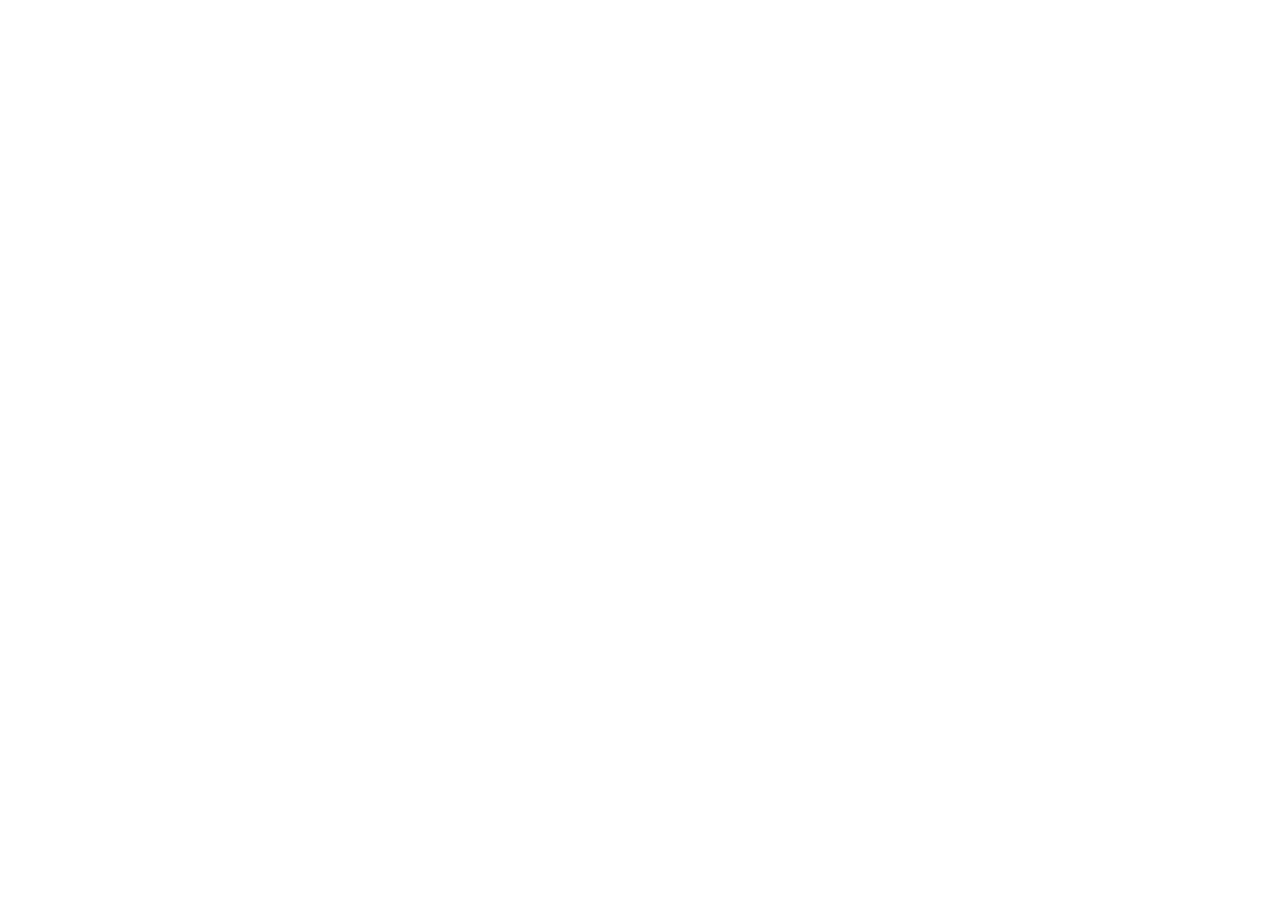
==== index.html @ 703b2e68 "Add files via upload" ====
<!DOCTYPE html>
<html lang="ko">
  <head>
    <meta charset="UTF-8" />
    <meta name="viewport" content="width=device-width, initial-scale=1.0" />
    <title>에덴 기숙학원</title>

    <meta property="og:title" content="에덴 기숙학원에 오신 것을 환영합니다" />
    <meta property="og:description" content="우리가 직접 제작한 eden 영상을 확인해보세요." />
    <meta property="og:type" content="website" />
    <meta property="og:video" content="/eden.mp4" />
    <meta property="og:video:type" content="video/mp4" />
  </head>
  <body>
    <div id="root"></div>
    <script type="module" src="/src/main.tsx"></script>
  </body>
</html>
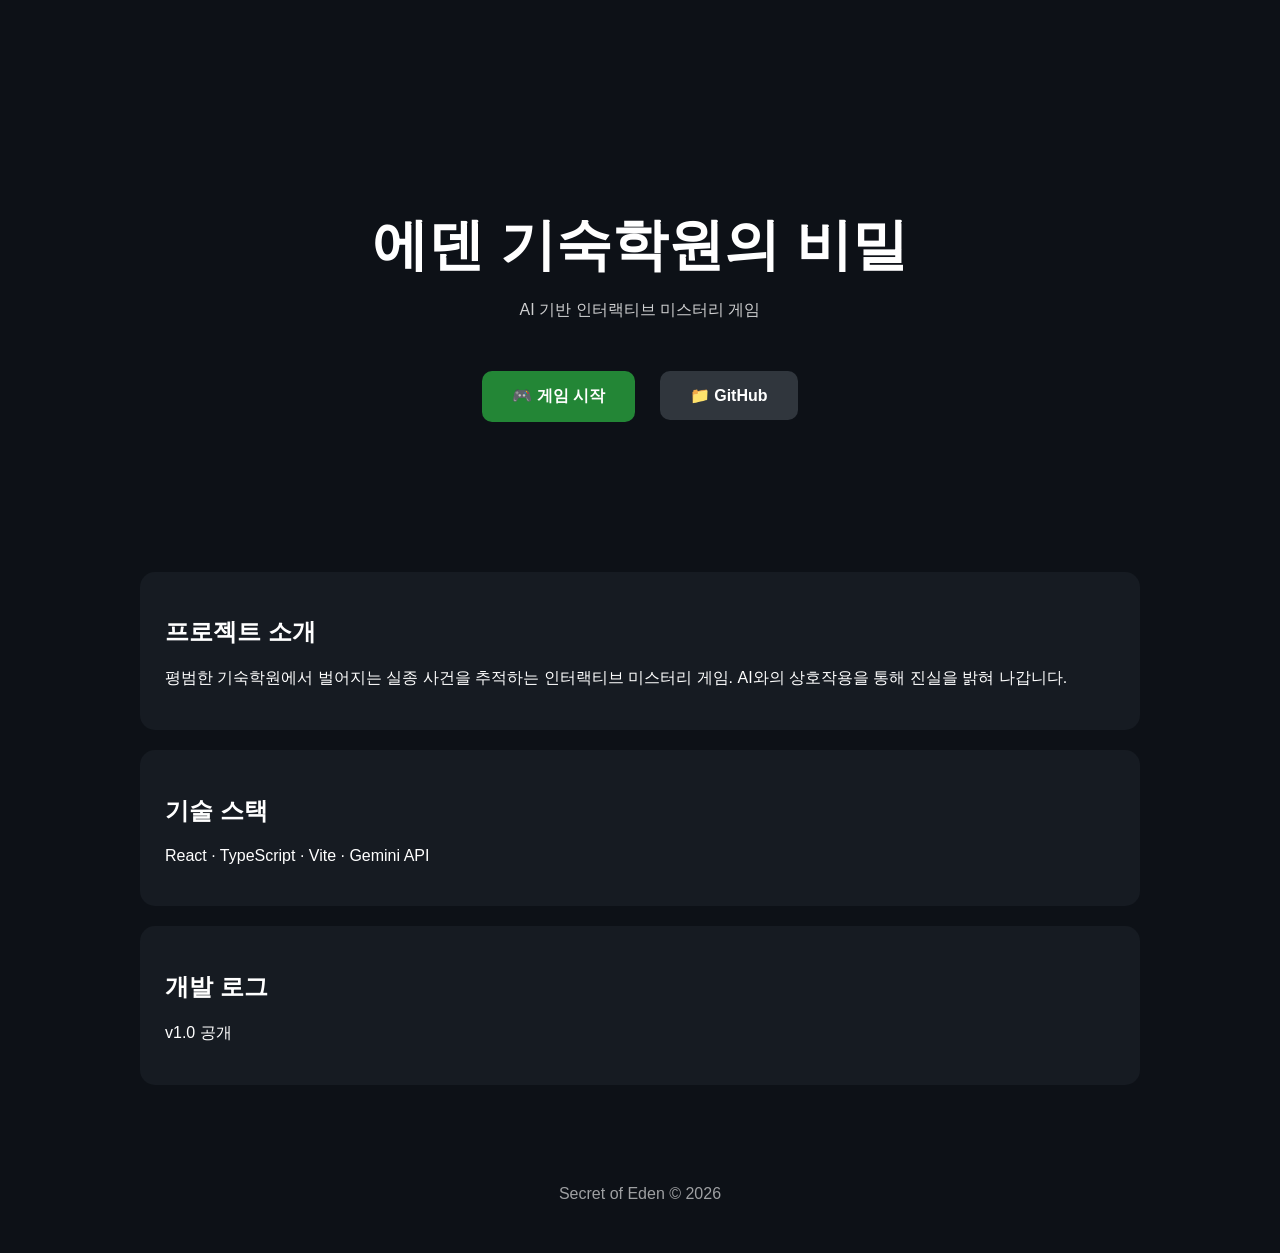
==== commit 7e0c88e2: "Revise index.html for game launch and styling Updated the title and meta tags, added styles and cont" ====
--- a/index.html
+++ b/index.html
@@ -1,18 +1,124 @@
 <!DOCTYPE html>
 <html lang="ko">
-  <head>
-    <meta charset="UTF-8" />
-    <meta name="viewport" content="width=device-width, initial-scale=1.0" />
-    <title>에덴 기숙학원</title>
+<head>
+<meta charset="UTF-8">
+<meta name="viewport" content="width=device-width, initial-scale=1.0">
+<title>에덴 기숙학원의 비밀</title>
 
-    <meta property="og:title" content="에덴 기숙학원에 오신 것을 환영합니다" />
-    <meta property="og:description" content="우리가 직접 제작한 eden 영상을 확인해보세요." />
-    <meta property="og:type" content="website" />
-    <meta property="og:video" content="/eden.mp4" />
-    <meta property="og:video:type" content="video/mp4" />
-  </head>
-  <body>
-    <div id="root"></div>
-    <script type="module" src="/src/main.tsx"></script>
-  </body>
-</html>+<style>
+body{
+background:#0d1117;
+color:white;
+font-family:sans-serif;
+margin:0;
+padding:0;
+}
+
+.container{
+max-width:1000px;
+margin:auto;
+padding:50px 20px;
+}
+
+.hero{
+text-align:center;
+padding:120px 0;
+}
+
+h1{
+font-size:56px;
+margin-bottom:10px;
+}
+
+.subtitle{
+opacity:.8;
+margin-bottom:40px;
+}
+
+.btn{
+display:inline-block;
+padding:15px 30px;
+margin:10px;
+border-radius:10px;
+text-decoration:none;
+color:white;
+font-weight:bold;
+}
+
+.play{
+background:#238636;
+}
+
+.github{
+background:#30363d;
+}
+
+.card{
+background:#161b22;
+padding:25px;
+border-radius:15px;
+margin-top:20px;
+}
+
+footer{
+text-align:center;
+padding:50px;
+opacity:.6;
+}
+</style>
+</head>
+
+<body>
+
+<div class="container">
+
+<div class="hero">
+<h1>에덴 기숙학원의 비밀</h1>
+
+<p class="subtitle">
+AI 기반 인터랙티브 미스터리 게임
+</p>
+
+<a class="btn play"
+href="https://service-905605828106.asia-south1.run.app">
+🎮 게임 시작
+</a>
+
+<a class="btn github"
+href="https://github.com/zjp9mvkm8t-sys/eden-academy-secret">
+📁 GitHub
+</a>
+
+</div>
+
+<div class="card">
+<h2>프로젝트 소개</h2>
+<p>
+평범한 기숙학원에서 벌어지는 실종 사건을 추적하는
+인터랙티브 미스터리 게임.
+AI와의 상호작용을 통해 진실을 밝혀 나갑니다.
+</p>
+</div>
+
+<div class="card">
+<h2>기술 스택</h2>
+<p>
+React · TypeScript · Vite · Gemini API
+</p>
+</div>
+
+<div class="card">
+<h2>개발 로그</h2>
+<p>
+v1.0 공개
+</p>
+</div>
+
+</div>
+
+<footer>
+Secret of Eden © 2026
+</footer>
+
+</body>
+</html>
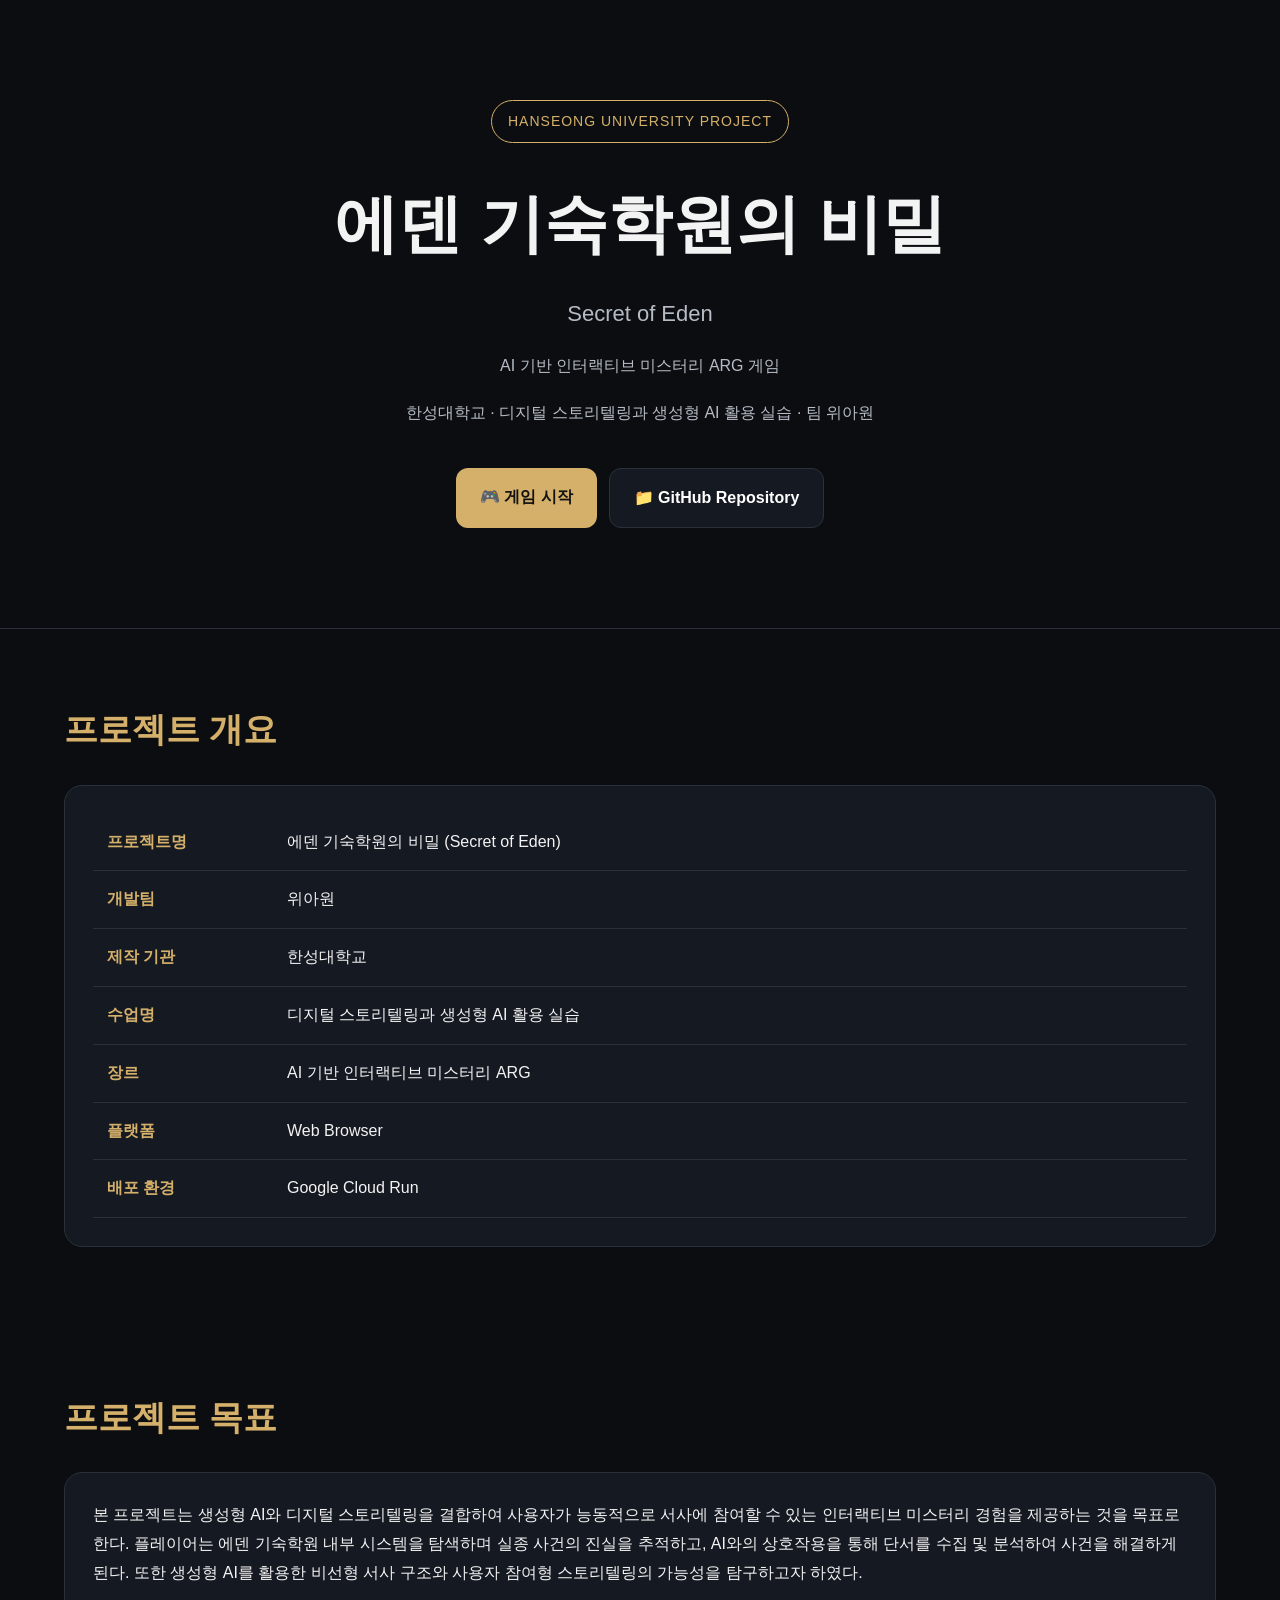
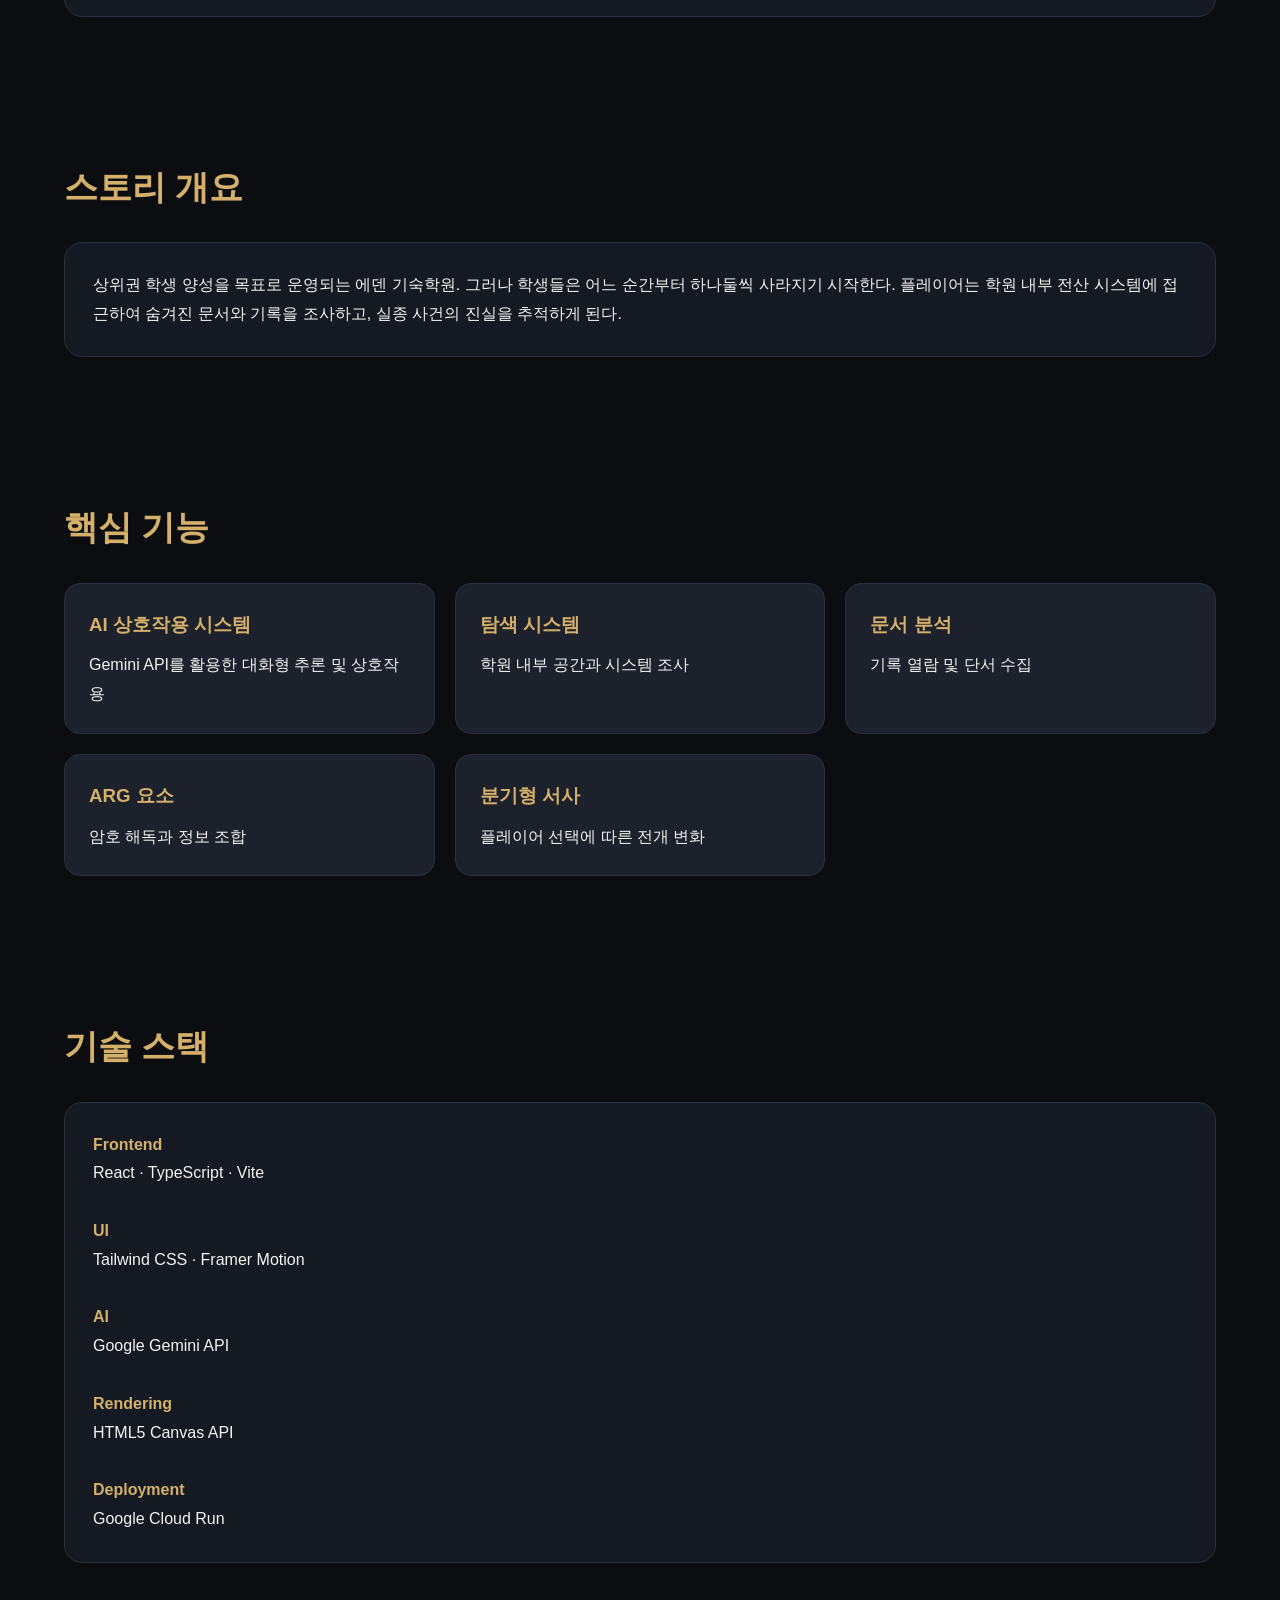
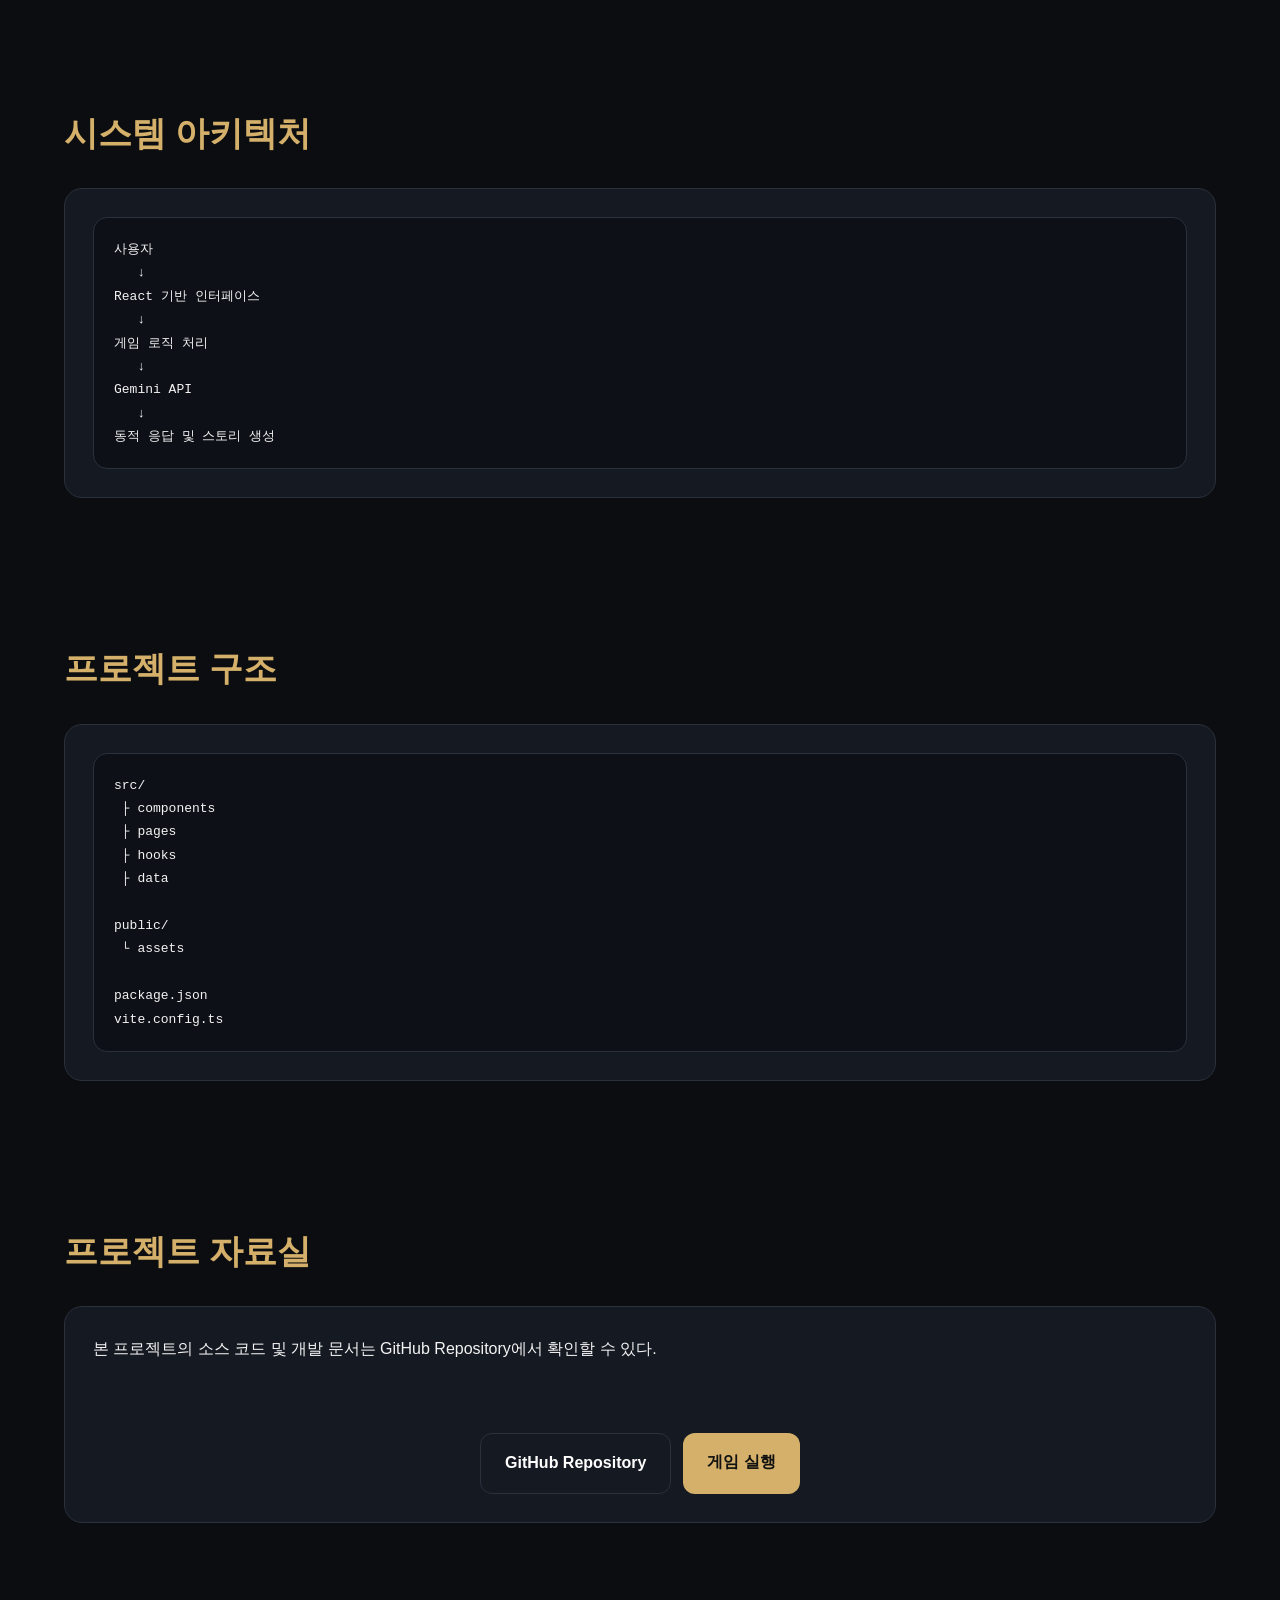
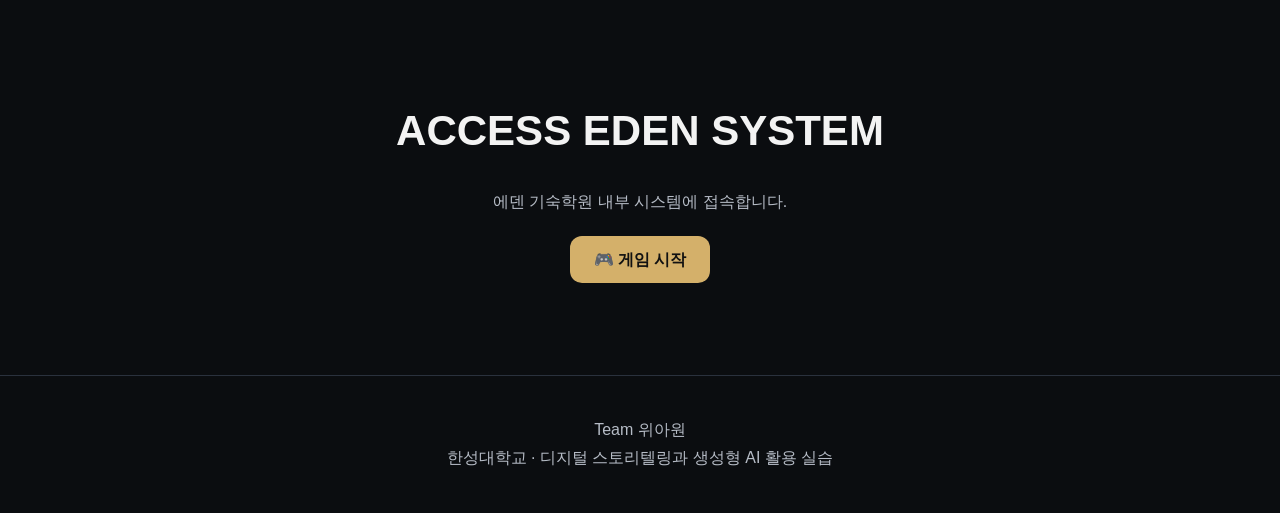
==== commit 70c5d39c: "Update title and styling in index.html" ====
--- a/index.html
+++ b/index.html
@@ -3,121 +3,545 @@
 <head>
 <meta charset="UTF-8">
 <meta name="viewport" content="width=device-width, initial-scale=1.0">
-<title>에덴 기숙학원의 비밀</title>
+<title>에덴 기숙학원의 비밀 | 프로젝트 대시보드</title>
 
 <style>
-body{
-background:#0d1117;
-color:white;
-font-family:sans-serif;
+
+:root{
+--bg:#0b0d10;
+--panel:#151922;
+--panel2:#1c212b;
+--gold:#d4b06a;
+--text:#f3f3f3;
+--muted:#b6bcc6;
+--line:#2a313d;
+}
+
+*{
 margin:0;
 padding:0;
+box-sizing:border-box;
+}
+
+body{
+background:var(--bg);
+color:var(--text);
+font-family:-apple-system,BlinkMacSystemFont,"Segoe UI",sans-serif;
+line-height:1.8;
 }
 
 .container{
-max-width:1000px;
+max-width:1200px;
 margin:auto;
-padding:50px 20px;
+padding:0 24px;
 }
 
 .hero{
+padding:100px 0;
 text-align:center;
-padding:120px 0;
-}
-
-h1{
-font-size:56px;
+border-bottom:1px solid var(--line);
+}
+
+.badge{
+display:inline-block;
+padding:8px 16px;
+border:1px solid var(--gold);
+border-radius:999px;
+color:var(--gold);
+font-size:14px;
+letter-spacing:1px;
+}
+
+.hero h1{
+font-size:64px;
+margin-top:24px;
+margin-bottom:12px;
+}
+
+.subtitle{
+font-size:22px;
+color:var(--muted);
+}
+
+.meta{
+margin-top:18px;
+color:var(--muted);
+}
+
+.buttons{
+margin-top:40px;
+display:flex;
+justify-content:center;
+gap:12px;
+flex-wrap:wrap;
+}
+
+.btn{
+text-decoration:none;
+padding:15px 24px;
+border-radius:12px;
+font-weight:700;
+transition:.2s;
+}
+
+.btn:hover{
+transform:translateY(-2px);
+}
+
+.primary{
+background:var(--gold);
+color:#111;
+}
+
+.secondary{
+background:var(--panel);
+color:white;
+border:1px solid var(--line);
+}
+
+section{
+padding:70px 0;
+}
+
+.section-title{
+font-size:34px;
+margin-bottom:24px;
+color:var(--gold);
+}
+
+.card{
+background:var(--panel);
+border:1px solid var(--line);
+border-radius:18px;
+padding:28px;
+}
+
+.grid{
+display:grid;
+grid-template-columns:repeat(auto-fit,minmax(280px,1fr));
+gap:20px;
+}
+
+.feature{
+background:var(--panel2);
+border:1px solid var(--line);
+border-radius:16px;
+padding:24px;
+}
+
+.feature h3{
 margin-bottom:10px;
-}
-
-.subtitle{
-opacity:.8;
-margin-bottom:40px;
-}
-
-.btn{
-display:inline-block;
-padding:15px 30px;
-margin:10px;
-border-radius:10px;
-text-decoration:none;
-color:white;
-font-weight:bold;
-}
-
-.play{
-background:#238636;
-}
-
-.github{
-background:#30363d;
-}
-
-.card{
-background:#161b22;
-padding:25px;
-border-radius:15px;
-margin-top:20px;
-}
-
-footer{
+color:var(--gold);
+}
+
+table{
+width:100%;
+border-collapse:collapse;
+}
+
+td{
+padding:14px;
+border-bottom:1px solid var(--line);
+}
+
+td:first-child{
+width:180px;
+font-weight:700;
+color:var(--gold);
+}
+
+pre{
+background:#0d1117;
+border:1px solid var(--line);
+border-radius:14px;
+padding:20px;
+overflow:auto;
+}
+
+.cta{
 text-align:center;
-padding:50px;
-opacity:.6;
-}
+padding:100px 0;
+}
+
+.cta h2{
+font-size:42px;
+margin-bottom:20px;
+}
+
+.footer{
+border-top:1px solid var(--line);
+padding:40px;
+text-align:center;
+color:var(--muted);
+}
+
+.highlight{
+color:var(--gold);
+font-weight:700;
+}
+
 </style>
 </head>
 
 <body>
 
-<div class="container">
-
-<div class="hero">
+<header class="hero">
+
+<div class="container">
+
+<div class="badge">
+HANSEONG UNIVERSITY PROJECT
+</div>
+
 <h1>에덴 기숙학원의 비밀</h1>
 
 <p class="subtitle">
-AI 기반 인터랙티브 미스터리 게임
-</p>
-
-<a class="btn play"
-href="https://service-905605828106.asia-south1.run.app">
+Secret of Eden
+</p>
+
+<p class="meta">
+AI 기반 인터랙티브 미스터리 ARG 게임
+</p>
+
+<p class="meta">
+한성대학교 · 디지털 스토리텔링과 생성형 AI 활용 실습 · 팀 위아원
+</p>
+
+<div class="buttons">
+
+<a class="btn primary"
+href="https://service-905605828106.asia-south1.run.app"
+target="_blank">
 🎮 게임 시작
 </a>
 
-<a class="btn github"
-href="https://github.com/zjp9mvkm8t-sys/eden-academy-secret">
-📁 GitHub
+<a class="btn secondary"
+href="https://github.com/zjp9mvkm8t-sys/eden-academy-secret"
+target="_blank">
+📁 GitHub Repository
 </a>
 
 </div>
 
-<div class="card">
-<h2>프로젝트 소개</h2>
+</div>
+
+</header>
+
+<section>
+
+<div class="container">
+
+<h2 class="section-title">
+프로젝트 개요
+</h2>
+
+<div class="card">
+
+<table>
+
+<tr>
+<td>프로젝트명</td>
+<td>에덴 기숙학원의 비밀 (Secret of Eden)</td>
+</tr>
+
+<tr>
+<td>개발팀</td>
+<td>위아원</td>
+</tr>
+
+<tr>
+<td>제작 기관</td>
+<td>한성대학교</td>
+</tr>
+
+<tr>
+<td>수업명</td>
+<td>디지털 스토리텔링과 생성형 AI 활용 실습</td>
+</tr>
+
+<tr>
+<td>장르</td>
+<td>AI 기반 인터랙티브 미스터리 ARG</td>
+</tr>
+
+<tr>
+<td>플랫폼</td>
+<td>Web Browser</td>
+</tr>
+
+<tr>
+<td>배포 환경</td>
+<td>Google Cloud Run</td>
+</tr>
+
+</table>
+
+</div>
+
+</div>
+
+</section>
+<section>
+
+<div class="container">
+
+<h2 class="section-title">
+프로젝트 목표
+</h2>
+
+<div class="card">
+
 <p>
-평범한 기숙학원에서 벌어지는 실종 사건을 추적하는
-인터랙티브 미스터리 게임.
-AI와의 상호작용을 통해 진실을 밝혀 나갑니다.
-</p>
-</div>
-
-<div class="card">
-<h2>기술 스택</h2>
+
+본 프로젝트는 생성형 AI와 디지털 스토리텔링을 결합하여 사용자가 능동적으로 서사에 참여할 수 있는 인터랙티브 미스터리 경험을 제공하는 것을 목표로 한다.
+
+플레이어는 에덴 기숙학원 내부 시스템을 탐색하며 실종 사건의 진실을 추적하고, AI와의 상호작용을 통해 단서를 수집 및 분석하여 사건을 해결하게 된다.
+
+또한 생성형 AI를 활용한 비선형 서사 구조와 사용자 참여형 스토리텔링의 가능성을 탐구하고자 하였다.
+
+</p>
+
+</div>
+
+</div>
+
+</section>
+
+<section>
+
+<div class="container">
+
+<h2 class="section-title">
+스토리 개요
+</h2>
+
+<div class="card">
+
 <p>
-React · TypeScript · Vite · Gemini API
-</p>
-</div>
-
-<div class="card">
-<h2>개발 로그</h2>
+
+상위권 학생 양성을 목표로 운영되는 에덴 기숙학원.
+
+그러나 학생들은 어느 순간부터 하나둘씩 사라지기 시작한다.
+
+플레이어는 학원 내부 전산 시스템에 접근하여 숨겨진 문서와 기록을 조사하고, 실종 사건의 진실을 추적하게 된다.
+
+</p>
+
+</div>
+
+</div>
+
+</section>
+
+<section>
+
+<div class="container">
+
+<h2 class="section-title">
+핵심 기능
+</h2>
+
+<div class="grid">
+
+<div class="feature">
+<h3>AI 상호작용 시스템</h3>
+Gemini API를 활용한 대화형 추론 및 상호작용
+</div>
+
+<div class="feature">
+<h3>탐색 시스템</h3>
+학원 내부 공간과 시스템 조사
+</div>
+
+<div class="feature">
+<h3>문서 분석</h3>
+기록 열람 및 단서 수집
+</div>
+
+<div class="feature">
+<h3>ARG 요소</h3>
+암호 해독과 정보 조합
+</div>
+
+<div class="feature">
+<h3>분기형 서사</h3>
+플레이어 선택에 따른 전개 변화
+</div>
+
+</div>
+
+</div>
+
+</section>
+
+<section>
+
+<div class="container">
+
+<h2 class="section-title">
+기술 스택
+</h2>
+
+<div class="card">
+
 <p>
-v1.0 공개
-</p>
-</div>
-
-</div>
-
-<footer>
-Secret of Eden © 2026
+
+<span class="highlight">Frontend</span><br>
+React · TypeScript · Vite
+
+<br><br>
+
+<span class="highlight">UI</span><br>
+Tailwind CSS · Framer Motion
+
+<br><br>
+
+<span class="highlight">AI</span><br>
+Google Gemini API
+
+<br><br>
+
+<span class="highlight">Rendering</span><br>
+HTML5 Canvas API
+
+<br><br>
+
+<span class="highlight">Deployment</span><br>
+Google Cloud Run
+
+</p>
+
+</div>
+
+</div>
+
+</section>
+
+<section>
+
+<div class="container">
+
+<h2 class="section-title">
+시스템 아키텍처
+</h2>
+
+<div class="card">
+
+<pre>
+사용자
+   ↓
+React 기반 인터페이스
+   ↓
+게임 로직 처리
+   ↓
+Gemini API
+   ↓
+동적 응답 및 스토리 생성
+</pre>
+
+</div>
+
+</div>
+
+</section>
+
+<section>
+
+<div class="container">
+
+<h2 class="section-title">
+프로젝트 구조
+</h2>
+
+<div class="card">
+
+<pre>
+src/
+ ├ components
+ ├ pages
+ ├ hooks
+ ├ data
+
+public/
+ └ assets
+
+package.json
+vite.config.ts
+</pre>
+
+</div>
+
+</div>
+
+</section>
+
+<section>
+
+<div class="container">
+
+<h2 class="section-title">
+프로젝트 자료실
+</h2>
+
+<div class="card">
+
+<p>
+본 프로젝트의 소스 코드 및 개발 문서는 GitHub Repository에서 확인할 수 있다.
+</p>
+
+<br>
+
+<div class="buttons">
+
+<a class="btn secondary"
+href="https://github.com/zjp9mvkm8t-sys/eden-academy-secret"
+target="_blank">
+GitHub Repository
+</a>
+
+<a class="btn primary"
+href="https://service-905605828106.asia-south1.run.app"
+target="_blank">
+게임 실행
+</a>
+
+</div>
+
+</div>
+
+</div>
+
+</section>
+
+<section class="cta">
+
+<div class="container">
+
+<h2>
+ACCESS EDEN SYSTEM
+</h2>
+
+<p class="meta">
+에덴 기숙학원 내부 시스템에 접속합니다.
+</p>
+
+<br>
+
+<a class="btn primary"
+href="https://service-905605828106.asia-south1.run.app"
+target="_blank">
+🎮 게임 시작
+</a>
+
+</div>
+
+</section>
+
+<footer class="footer">
+
+Team 위아원<br>
+한성대학교 · 디지털 스토리텔링과 생성형 AI 활용 실습
+
 </footer>
 
 </body>
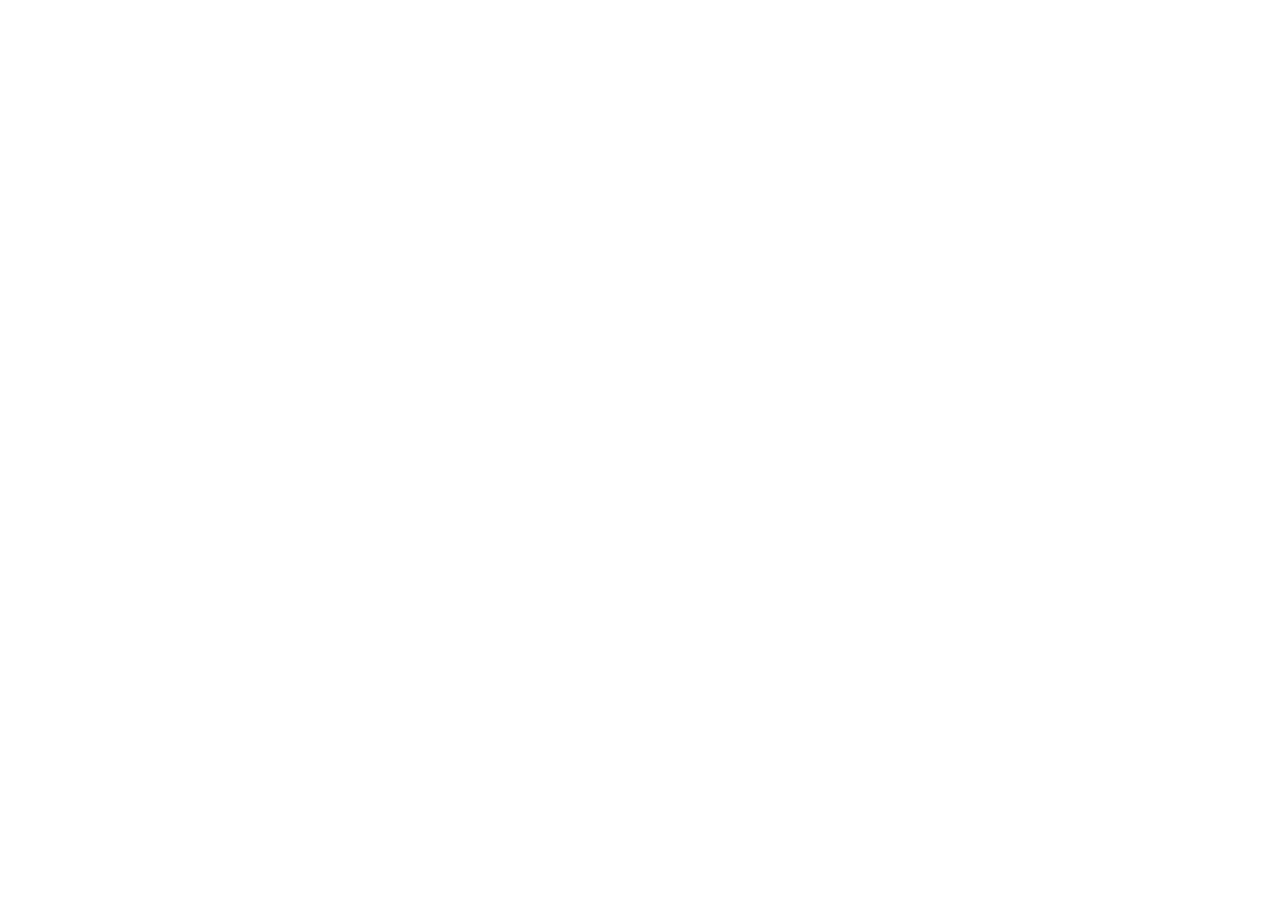
==== commit 3480b23a: "Add files via upload" ====
--- a/index.html
+++ b/index.html
@@ -1,548 +1,18 @@
 <!DOCTYPE html>
 <html lang="ko">
-<head>
-<meta charset="UTF-8">
-<meta name="viewport" content="width=device-width, initial-scale=1.0">
-<title>에덴 기숙학원의 비밀 | 프로젝트 대시보드</title>
+  <head>
+    <meta charset="UTF-8" />
+    <meta name="viewport" content="width=device-width, initial-scale=1.0" />
+    <title>에덴 기숙학원</title>
 
-<style>
-
-:root{
---bg:#0b0d10;
---panel:#151922;
---panel2:#1c212b;
---gold:#d4b06a;
---text:#f3f3f3;
---muted:#b6bcc6;
---line:#2a313d;
-}
-
-*{
-margin:0;
-padding:0;
-box-sizing:border-box;
-}
-
-body{
-background:var(--bg);
-color:var(--text);
-font-family:-apple-system,BlinkMacSystemFont,"Segoe UI",sans-serif;
-line-height:1.8;
-}
-
-.container{
-max-width:1200px;
-margin:auto;
-padding:0 24px;
-}
-
-.hero{
-padding:100px 0;
-text-align:center;
-border-bottom:1px solid var(--line);
-}
-
-.badge{
-display:inline-block;
-padding:8px 16px;
-border:1px solid var(--gold);
-border-radius:999px;
-color:var(--gold);
-font-size:14px;
-letter-spacing:1px;
-}
-
-.hero h1{
-font-size:64px;
-margin-top:24px;
-margin-bottom:12px;
-}
-
-.subtitle{
-font-size:22px;
-color:var(--muted);
-}
-
-.meta{
-margin-top:18px;
-color:var(--muted);
-}
-
-.buttons{
-margin-top:40px;
-display:flex;
-justify-content:center;
-gap:12px;
-flex-wrap:wrap;
-}
-
-.btn{
-text-decoration:none;
-padding:15px 24px;
-border-radius:12px;
-font-weight:700;
-transition:.2s;
-}
-
-.btn:hover{
-transform:translateY(-2px);
-}
-
-.primary{
-background:var(--gold);
-color:#111;
-}
-
-.secondary{
-background:var(--panel);
-color:white;
-border:1px solid var(--line);
-}
-
-section{
-padding:70px 0;
-}
-
-.section-title{
-font-size:34px;
-margin-bottom:24px;
-color:var(--gold);
-}
-
-.card{
-background:var(--panel);
-border:1px solid var(--line);
-border-radius:18px;
-padding:28px;
-}
-
-.grid{
-display:grid;
-grid-template-columns:repeat(auto-fit,minmax(280px,1fr));
-gap:20px;
-}
-
-.feature{
-background:var(--panel2);
-border:1px solid var(--line);
-border-radius:16px;
-padding:24px;
-}
-
-.feature h3{
-margin-bottom:10px;
-color:var(--gold);
-}
-
-table{
-width:100%;
-border-collapse:collapse;
-}
-
-td{
-padding:14px;
-border-bottom:1px solid var(--line);
-}
-
-td:first-child{
-width:180px;
-font-weight:700;
-color:var(--gold);
-}
-
-pre{
-background:#0d1117;
-border:1px solid var(--line);
-border-radius:14px;
-padding:20px;
-overflow:auto;
-}
-
-.cta{
-text-align:center;
-padding:100px 0;
-}
-
-.cta h2{
-font-size:42px;
-margin-bottom:20px;
-}
-
-.footer{
-border-top:1px solid var(--line);
-padding:40px;
-text-align:center;
-color:var(--muted);
-}
-
-.highlight{
-color:var(--gold);
-font-weight:700;
-}
-
-</style>
-</head>
-
-<body>
-
-<header class="hero">
-
-<div class="container">
-
-<div class="badge">
-HANSEONG UNIVERSITY PROJECT
-</div>
-
-<h1>에덴 기숙학원의 비밀</h1>
-
-<p class="subtitle">
-Secret of Eden
-</p>
-
-<p class="meta">
-AI 기반 인터랙티브 미스터리 ARG 게임
-</p>
-
-<p class="meta">
-한성대학교 · 디지털 스토리텔링과 생성형 AI 활용 실습 · 팀 위아원
-</p>
-
-<div class="buttons">
-
-<a class="btn primary"
-href="https://service-905605828106.asia-south1.run.app"
-target="_blank">
-🎮 게임 시작
-</a>
-
-<a class="btn secondary"
-href="https://github.com/zjp9mvkm8t-sys/eden-academy-secret"
-target="_blank">
-📁 GitHub Repository
-</a>
-
-</div>
-
-</div>
-
-</header>
-
-<section>
-
-<div class="container">
-
-<h2 class="section-title">
-프로젝트 개요
-</h2>
-
-<div class="card">
-
-<table>
-
-<tr>
-<td>프로젝트명</td>
-<td>에덴 기숙학원의 비밀 (Secret of Eden)</td>
-</tr>
-
-<tr>
-<td>개발팀</td>
-<td>위아원</td>
-</tr>
-
-<tr>
-<td>제작 기관</td>
-<td>한성대학교</td>
-</tr>
-
-<tr>
-<td>수업명</td>
-<td>디지털 스토리텔링과 생성형 AI 활용 실습</td>
-</tr>
-
-<tr>
-<td>장르</td>
-<td>AI 기반 인터랙티브 미스터리 ARG</td>
-</tr>
-
-<tr>
-<td>플랫폼</td>
-<td>Web Browser</td>
-</tr>
-
-<tr>
-<td>배포 환경</td>
-<td>Google Cloud Run</td>
-</tr>
-
-</table>
-
-</div>
-
-</div>
-
-</section>
-<section>
-
-<div class="container">
-
-<h2 class="section-title">
-프로젝트 목표
-</h2>
-
-<div class="card">
-
-<p>
-
-본 프로젝트는 생성형 AI와 디지털 스토리텔링을 결합하여 사용자가 능동적으로 서사에 참여할 수 있는 인터랙티브 미스터리 경험을 제공하는 것을 목표로 한다.
-
-플레이어는 에덴 기숙학원 내부 시스템을 탐색하며 실종 사건의 진실을 추적하고, AI와의 상호작용을 통해 단서를 수집 및 분석하여 사건을 해결하게 된다.
-
-또한 생성형 AI를 활용한 비선형 서사 구조와 사용자 참여형 스토리텔링의 가능성을 탐구하고자 하였다.
-
-</p>
-
-</div>
-
-</div>
-
-</section>
-
-<section>
-
-<div class="container">
-
-<h2 class="section-title">
-스토리 개요
-</h2>
-
-<div class="card">
-
-<p>
-
-상위권 학생 양성을 목표로 운영되는 에덴 기숙학원.
-
-그러나 학생들은 어느 순간부터 하나둘씩 사라지기 시작한다.
-
-플레이어는 학원 내부 전산 시스템에 접근하여 숨겨진 문서와 기록을 조사하고, 실종 사건의 진실을 추적하게 된다.
-
-</p>
-
-</div>
-
-</div>
-
-</section>
-
-<section>
-
-<div class="container">
-
-<h2 class="section-title">
-핵심 기능
-</h2>
-
-<div class="grid">
-
-<div class="feature">
-<h3>AI 상호작용 시스템</h3>
-Gemini API를 활용한 대화형 추론 및 상호작용
-</div>
-
-<div class="feature">
-<h3>탐색 시스템</h3>
-학원 내부 공간과 시스템 조사
-</div>
-
-<div class="feature">
-<h3>문서 분석</h3>
-기록 열람 및 단서 수집
-</div>
-
-<div class="feature">
-<h3>ARG 요소</h3>
-암호 해독과 정보 조합
-</div>
-
-<div class="feature">
-<h3>분기형 서사</h3>
-플레이어 선택에 따른 전개 변화
-</div>
-
-</div>
-
-</div>
-
-</section>
-
-<section>
-
-<div class="container">
-
-<h2 class="section-title">
-기술 스택
-</h2>
-
-<div class="card">
-
-<p>
-
-<span class="highlight">Frontend</span><br>
-React · TypeScript · Vite
-
-<br><br>
-
-<span class="highlight">UI</span><br>
-Tailwind CSS · Framer Motion
-
-<br><br>
-
-<span class="highlight">AI</span><br>
-Google Gemini API
-
-<br><br>
-
-<span class="highlight">Rendering</span><br>
-HTML5 Canvas API
-
-<br><br>
-
-<span class="highlight">Deployment</span><br>
-Google Cloud Run
-
-</p>
-
-</div>
-
-</div>
-
-</section>
-
-<section>
-
-<div class="container">
-
-<h2 class="section-title">
-시스템 아키텍처
-</h2>
-
-<div class="card">
-
-<pre>
-사용자
-   ↓
-React 기반 인터페이스
-   ↓
-게임 로직 처리
-   ↓
-Gemini API
-   ↓
-동적 응답 및 스토리 생성
-</pre>
-
-</div>
-
-</div>
-
-</section>
-
-<section>
-
-<div class="container">
-
-<h2 class="section-title">
-프로젝트 구조
-</h2>
-
-<div class="card">
-
-<pre>
-src/
- ├ components
- ├ pages
- ├ hooks
- ├ data
-
-public/
- └ assets
-
-package.json
-vite.config.ts
-</pre>
-
-</div>
-
-</div>
-
-</section>
-
-<section>
-
-<div class="container">
-
-<h2 class="section-title">
-프로젝트 자료실
-</h2>
-
-<div class="card">
-
-<p>
-본 프로젝트의 소스 코드 및 개발 문서는 GitHub Repository에서 확인할 수 있다.
-</p>
-
-<br>
-
-<div class="buttons">
-
-<a class="btn secondary"
-href="https://github.com/zjp9mvkm8t-sys/eden-academy-secret"
-target="_blank">
-GitHub Repository
-</a>
-
-<a class="btn primary"
-href="https://service-905605828106.asia-south1.run.app"
-target="_blank">
-게임 실행
-</a>
-
-</div>
-
-</div>
-
-</div>
-
-</section>
-
-<section class="cta">
-
-<div class="container">
-
-<h2>
-ACCESS EDEN SYSTEM
-</h2>
-
-<p class="meta">
-에덴 기숙학원 내부 시스템에 접속합니다.
-</p>
-
-<br>
-
-<a class="btn primary"
-href="https://service-905605828106.asia-south1.run.app"
-target="_blank">
-🎮 게임 시작
-</a>
-
-</div>
-
-</section>
-
-<footer class="footer">
-
-Team 위아원<br>
-한성대학교 · 디지털 스토리텔링과 생성형 AI 활용 실습
-
-</footer>
-
-</body>
-</html>
+    <meta property="og:title" content="에덴 기숙학원에 오신 것을 환영합니다" />
+    <meta property="og:description" content="우리가 직접 제작한 eden 영상을 확인해보세요." />
+    <meta property="og:type" content="website" />
+    <meta property="og:video" content="/eden.mp4" />
+    <meta property="og:video:type" content="video/mp4" />
+  </head>
+  <body>
+    <div id="root"></div>
+    <script type="module" src="/src/main.tsx"></script>
+  </body>
+</html>
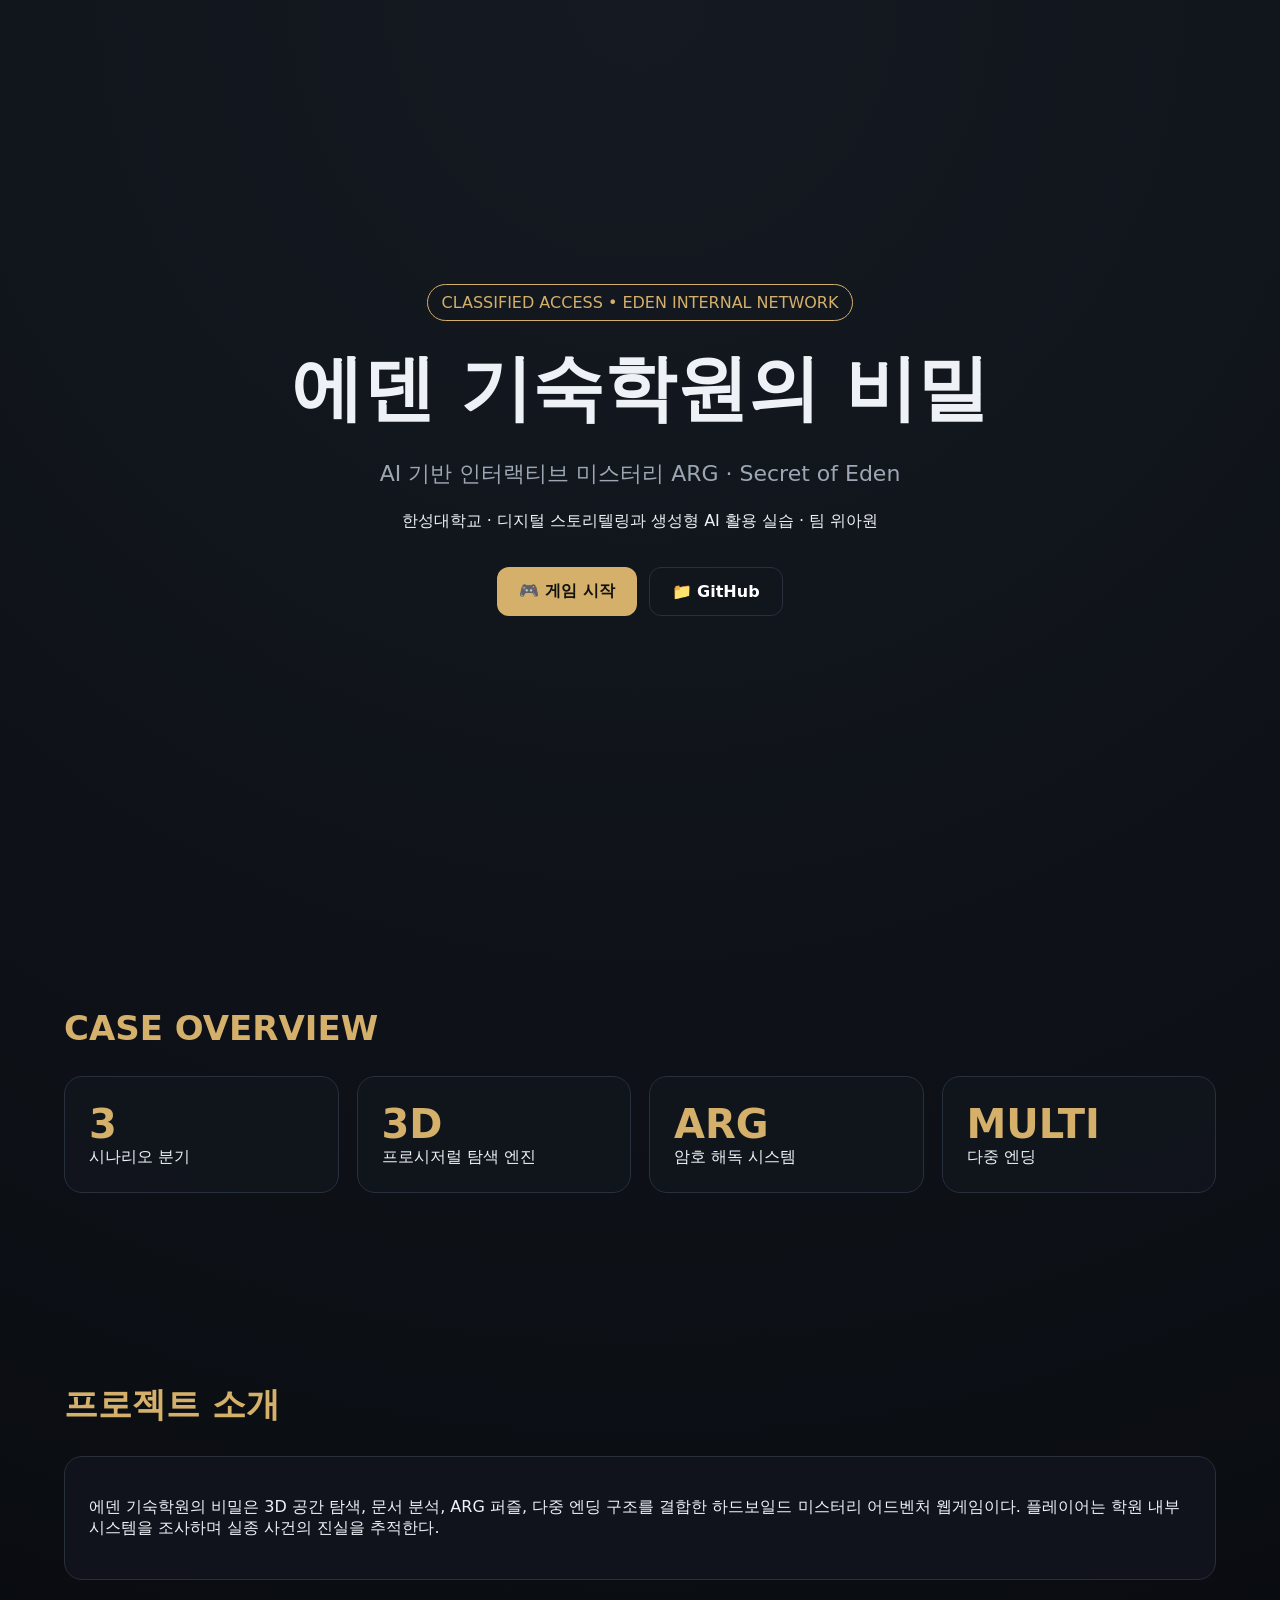
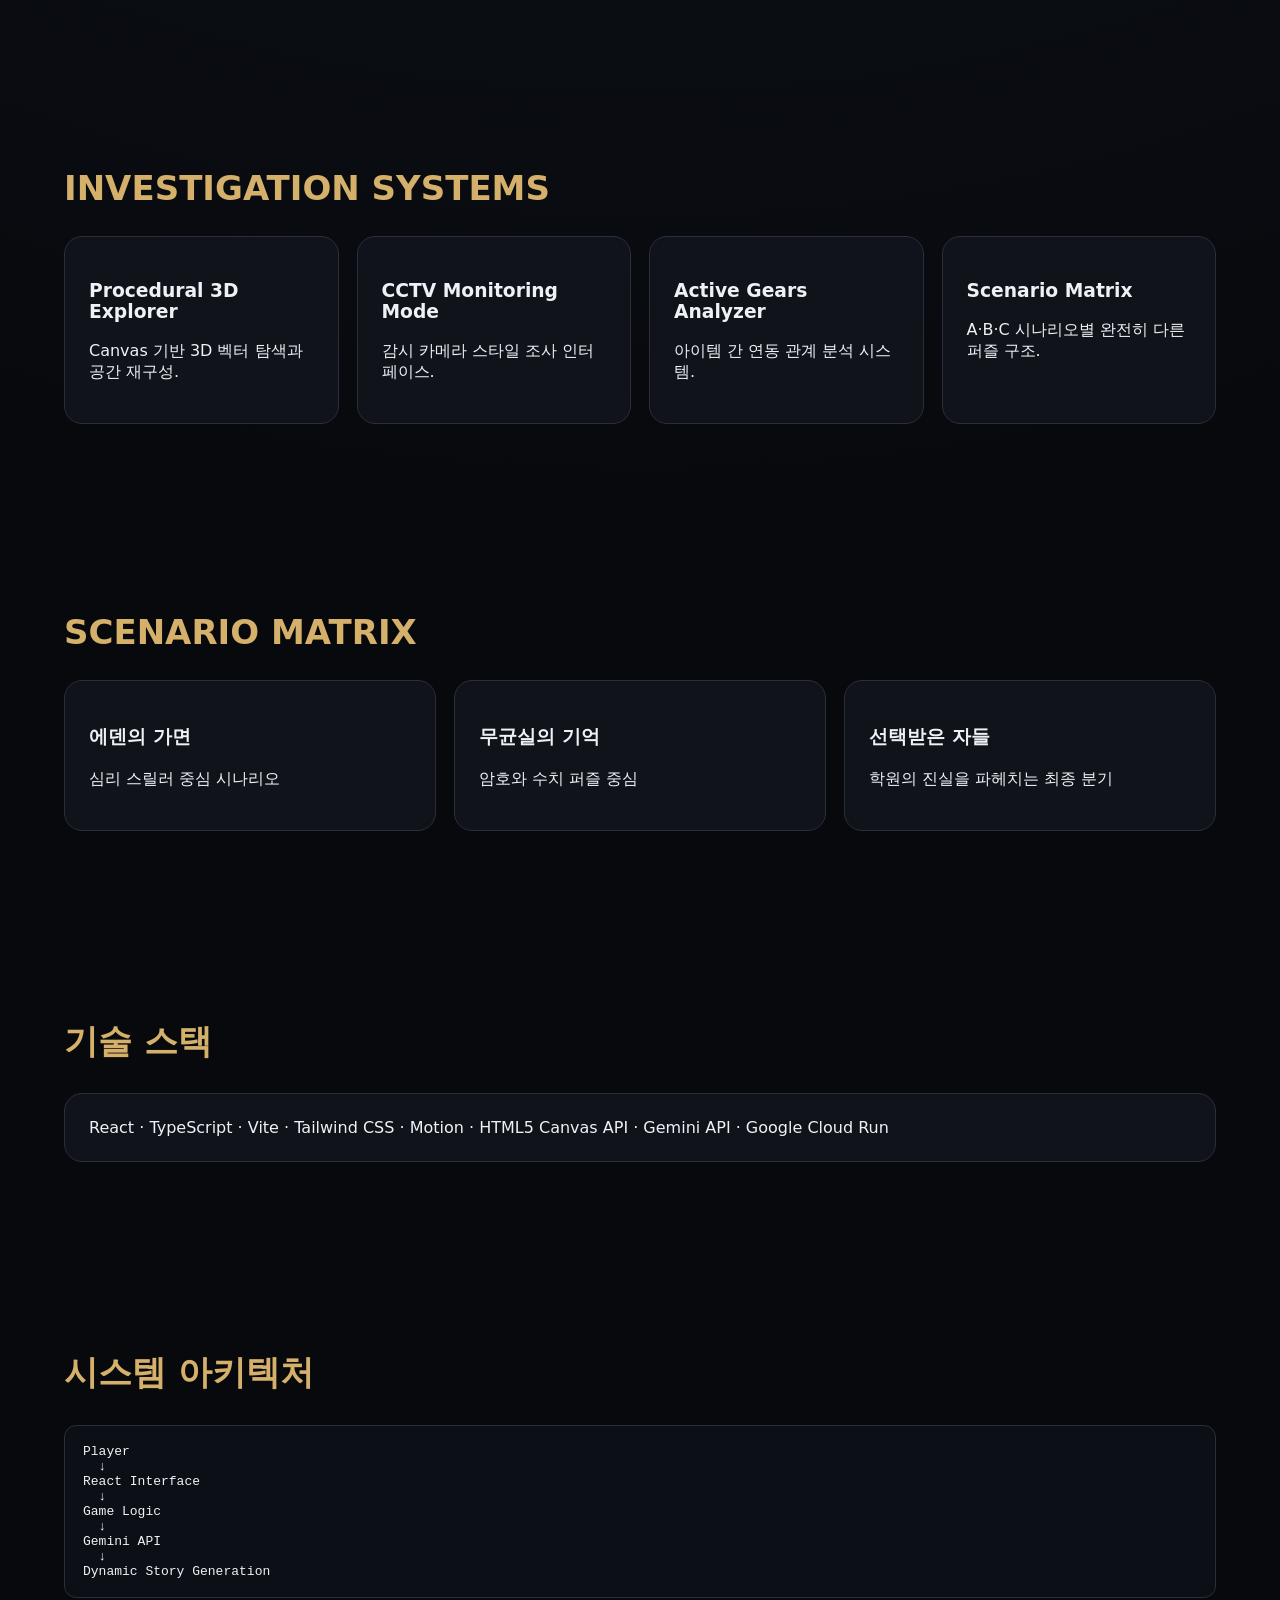
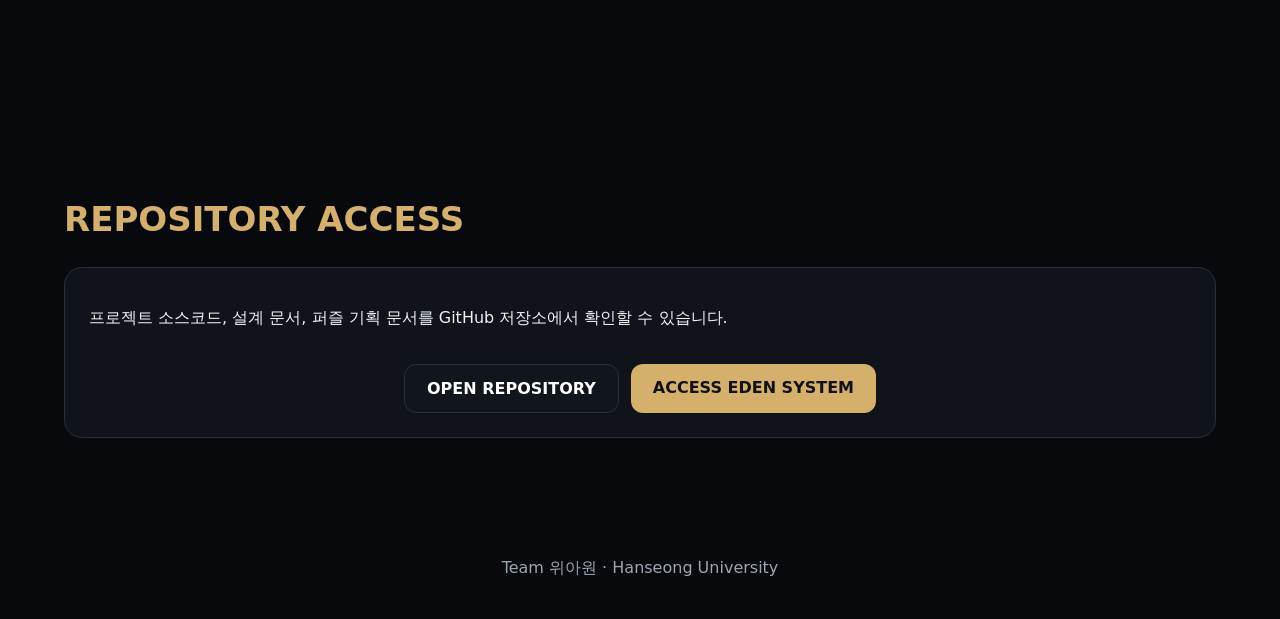
==== commit 6e23fc1c: "Revise index.html with new title and styles Updated the title and added styles for the webpage. Enha" ====
--- a/index.html
+++ b/index.html
@@ -1,18 +1,115 @@
 <!DOCTYPE html>
 <html lang="ko">
-  <head>
-    <meta charset="UTF-8" />
-    <meta name="viewport" content="width=device-width, initial-scale=1.0" />
-    <title>에덴 기숙학원</title>
+<head>
+<meta charset="UTF-8">
+<meta name="viewport" content="width=device-width, initial-scale=1.0">
+<title>에덴 기숙학원의 비밀 | EDEN Internal Network</title>
+<style>
+:root{
+--bg:#07090d;--panel:#11151c;--panel2:#171c25;--gold:#d4b06a;--text:#eef2f7;--muted:#9da7b3;--line:#28303c;
+}
+*{box-sizing:border-box}
+body{margin:0;background:radial-gradient(circle at top,#151a22,#07090d 55%);color:var(--text);font-family:Inter,system-ui,sans-serif}
+.container{max-width:1200px;margin:auto;padding:0 24px}
+.hero{min-height:100vh;display:flex;align-items:center;text-align:center}
+.badge{display:inline-block;border:1px solid var(--gold);color:var(--gold);padding:8px 14px;border-radius:999px}
+h1{font-size:72px;margin:20px 0 10px}
+.subtitle{font-size:22px;color:var(--muted)}
+.btns{display:flex;gap:12px;justify-content:center;flex-wrap:wrap;margin-top:35px}
+.btn{padding:14px 22px;border-radius:12px;text-decoration:none;font-weight:700}
+.primary{background:var(--gold);color:#111}
+.secondary{border:1px solid var(--line);background:var(--panel);color:#fff}
+section{padding:80px 0}
+h2{color:var(--gold);font-size:34px}
+.grid{display:grid;grid-template-columns:repeat(auto-fit,minmax(240px,1fr));gap:18px}
+.card{background:rgba(17,21,28,.9);border:1px solid var(--line);padding:24px;border-radius:18px}
+.stat{font-size:40px;color:var(--gold);font-weight:800}
+pre{background:#0c1016;padding:18px;border-radius:12px;border:1px solid var(--line);overflow:auto}
+footer{text-align:center;padding:40px;color:var(--muted)}
+</style>
+</head>
+<body>
 
-    <meta property="og:title" content="에덴 기숙학원에 오신 것을 환영합니다" />
-    <meta property="og:description" content="우리가 직접 제작한 eden 영상을 확인해보세요." />
-    <meta property="og:type" content="website" />
-    <meta property="og:video" content="/eden.mp4" />
-    <meta property="og:video:type" content="video/mp4" />
-  </head>
-  <body>
-    <div id="root"></div>
-    <script type="module" src="/src/main.tsx"></script>
-  </body>
-</html>+<div class="hero">
+<div class="container">
+<div class="badge">CLASSIFIED ACCESS • EDEN INTERNAL NETWORK</div>
+<h1>에덴 기숙학원의 비밀</h1>
+<p class="subtitle">AI 기반 인터랙티브 미스터리 ARG · Secret of Eden</p>
+<p>한성대학교 · 디지털 스토리텔링과 생성형 AI 활용 실습 · 팀 위아원</p>
+<div class="btns">
+<a class="btn primary" href="https://service-905605828106.asia-south1.run.app" target="_blank">🎮 게임 시작</a>
+<a class="btn secondary" href="https://github.com/zjp9mvkm8t-sys/eden-academy-secret" target="_blank">📁 GitHub</a>
+</div>
+</div>
+</div>
+
+<section><div class="container">
+<h2>CASE OVERVIEW</h2>
+<div class="grid">
+<div class="card"><div class="stat">3</div>시나리오 분기</div>
+<div class="card"><div class="stat">3D</div>프로시저럴 탐색 엔진</div>
+<div class="card"><div class="stat">ARG</div>암호 해독 시스템</div>
+<div class="card"><div class="stat">MULTI</div>다중 엔딩</div>
+</div>
+</div></section>
+
+<section><div class="container">
+<h2>프로젝트 소개</h2>
+<div class="card">
+<p>에덴 기숙학원의 비밀은 3D 공간 탐색, 문서 분석, ARG 퍼즐, 다중 엔딩 구조를 결합한 하드보일드 미스터리 어드벤처 웹게임이다. 플레이어는 학원 내부 시스템을 조사하며 실종 사건의 진실을 추적한다.</p>
+</div>
+</div></section>
+
+<section><div class="container">
+<h2>INVESTIGATION SYSTEMS</h2>
+<div class="grid">
+<div class="card"><h3>Procedural 3D Explorer</h3><p>Canvas 기반 3D 벡터 탐색과 공간 재구성.</p></div>
+<div class="card"><h3>CCTV Monitoring Mode</h3><p>감시 카메라 스타일 조사 인터페이스.</p></div>
+<div class="card"><h3>Active Gears Analyzer</h3><p>아이템 간 연동 관계 분석 시스템.</p></div>
+<div class="card"><h3>Scenario Matrix</h3><p>A·B·C 시나리오별 완전히 다른 퍼즐 구조.</p></div>
+</div>
+</div></section>
+
+<section><div class="container">
+<h2>SCENARIO MATRIX</h2>
+<div class="grid">
+<div class="card"><h3>에덴의 가면</h3><p>심리 스릴러 중심 시나리오</p></div>
+<div class="card"><h3>무균실의 기억</h3><p>암호와 수치 퍼즐 중심</p></div>
+<div class="card"><h3>선택받은 자들</h3><p>학원의 진실을 파헤치는 최종 분기</p></div>
+</div>
+</div></section>
+
+<section><div class="container">
+<h2>기술 스택</h2>
+<div class="card">
+React · TypeScript · Vite · Tailwind CSS · Motion · HTML5 Canvas API · Gemini API · Google Cloud Run
+</div>
+</div></section>
+
+<section><div class="container">
+<h2>시스템 아키텍처</h2>
+<pre>Player
+  ↓
+React Interface
+  ↓
+Game Logic
+  ↓
+Gemini API
+  ↓
+Dynamic Story Generation</pre>
+</div></section>
+
+<section><div class="container">
+<h2>REPOSITORY ACCESS</h2>
+<div class="card">
+<p>프로젝트 소스코드, 설계 문서, 퍼즐 기획 문서를 GitHub 저장소에서 확인할 수 있습니다.</p>
+<div class="btns">
+<a class="btn secondary" href="https://github.com/zjp9mvkm8t-sys/eden-academy-secret" target="_blank">OPEN REPOSITORY</a>
+<a class="btn primary" href="https://service-905605828106.asia-south1.run.app" target="_blank">ACCESS EDEN SYSTEM</a>
+</div>
+</div>
+</div></section>
+
+<footer>Team 위아원 · Hanseong University</footer>
+</body>
+</html>
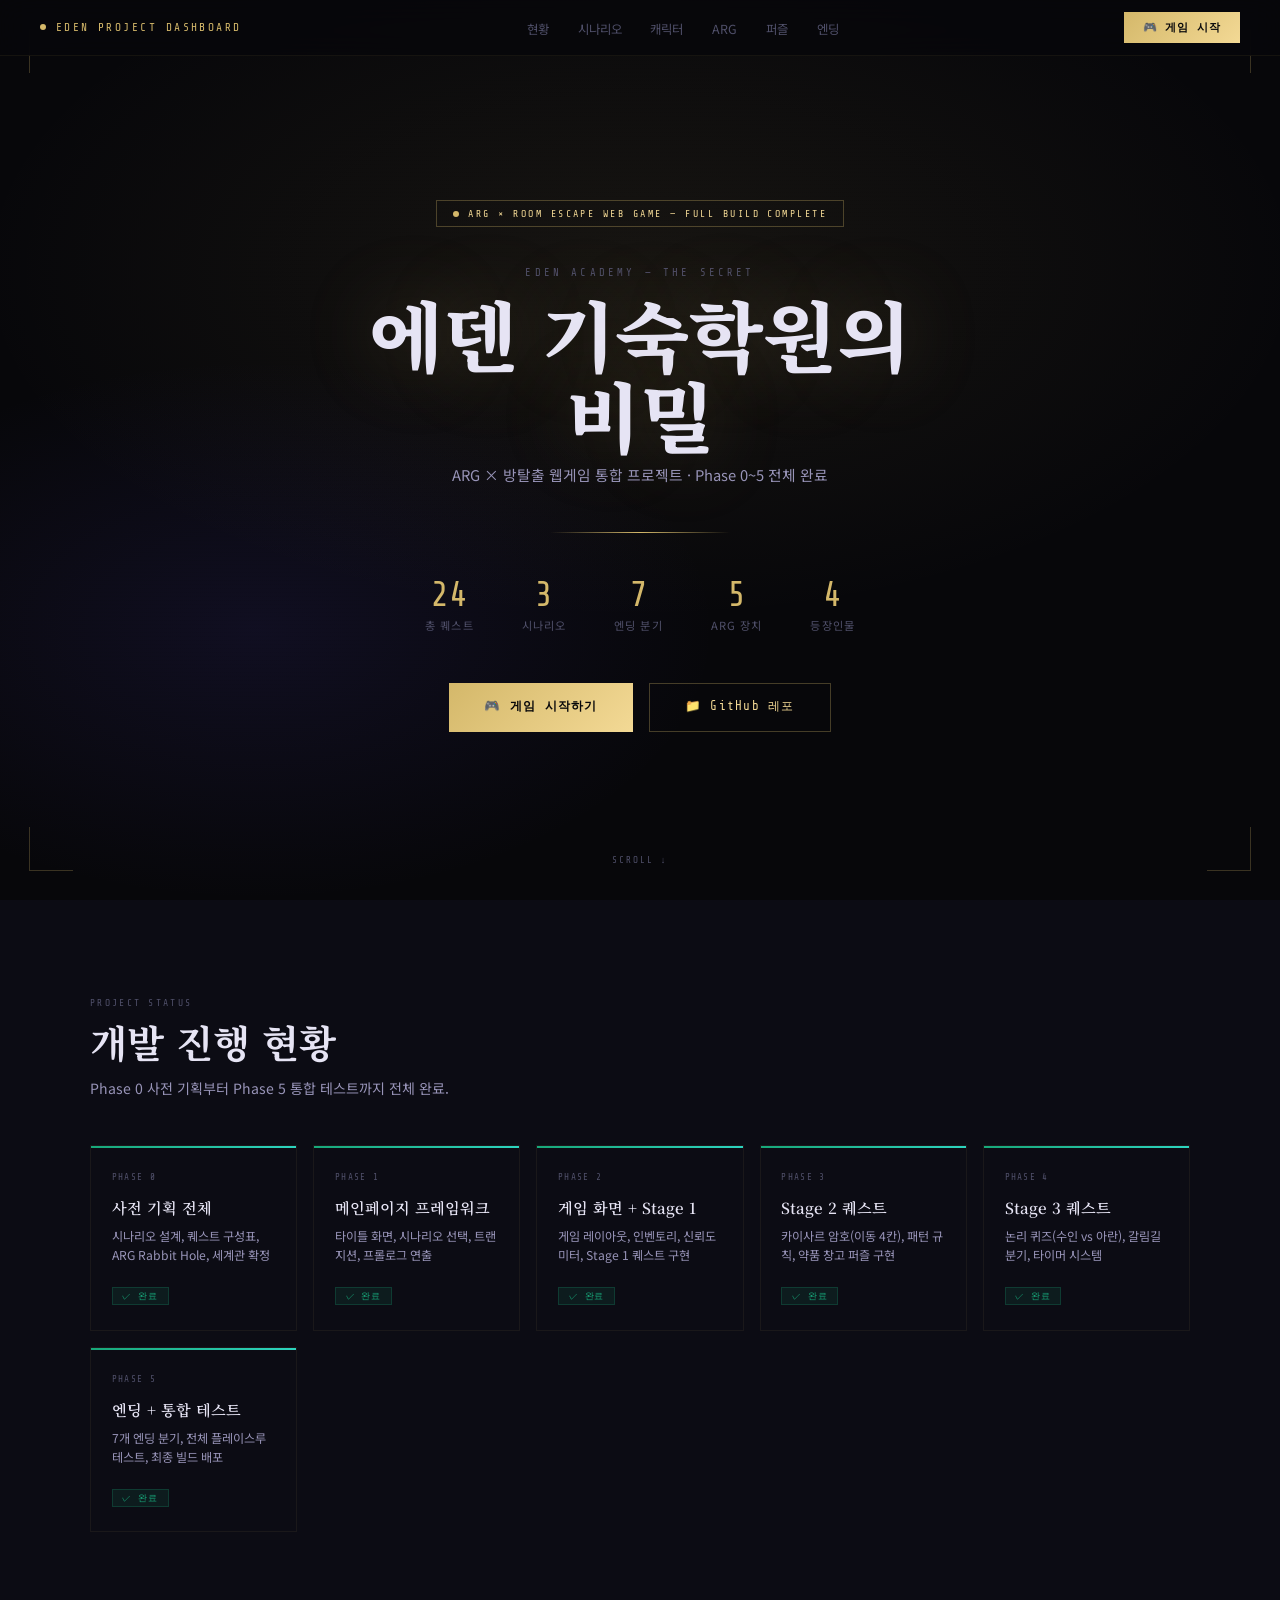
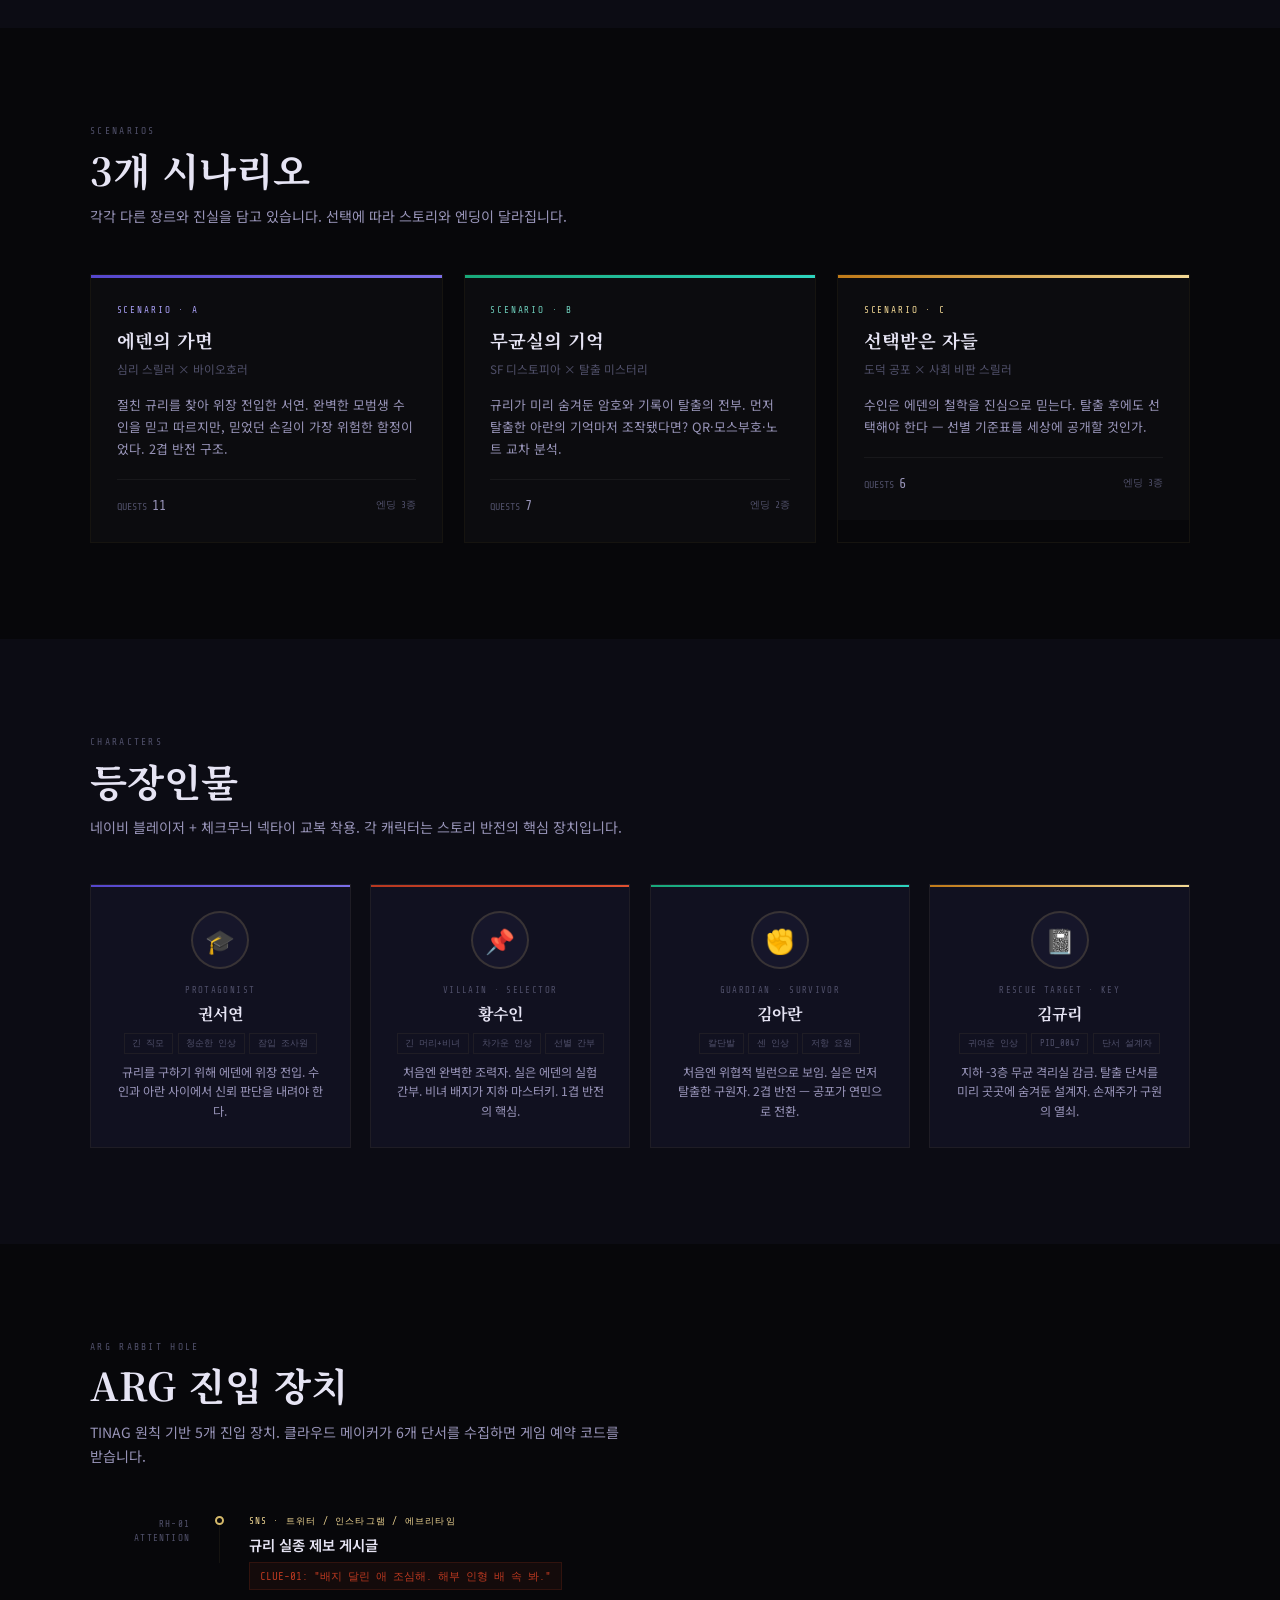
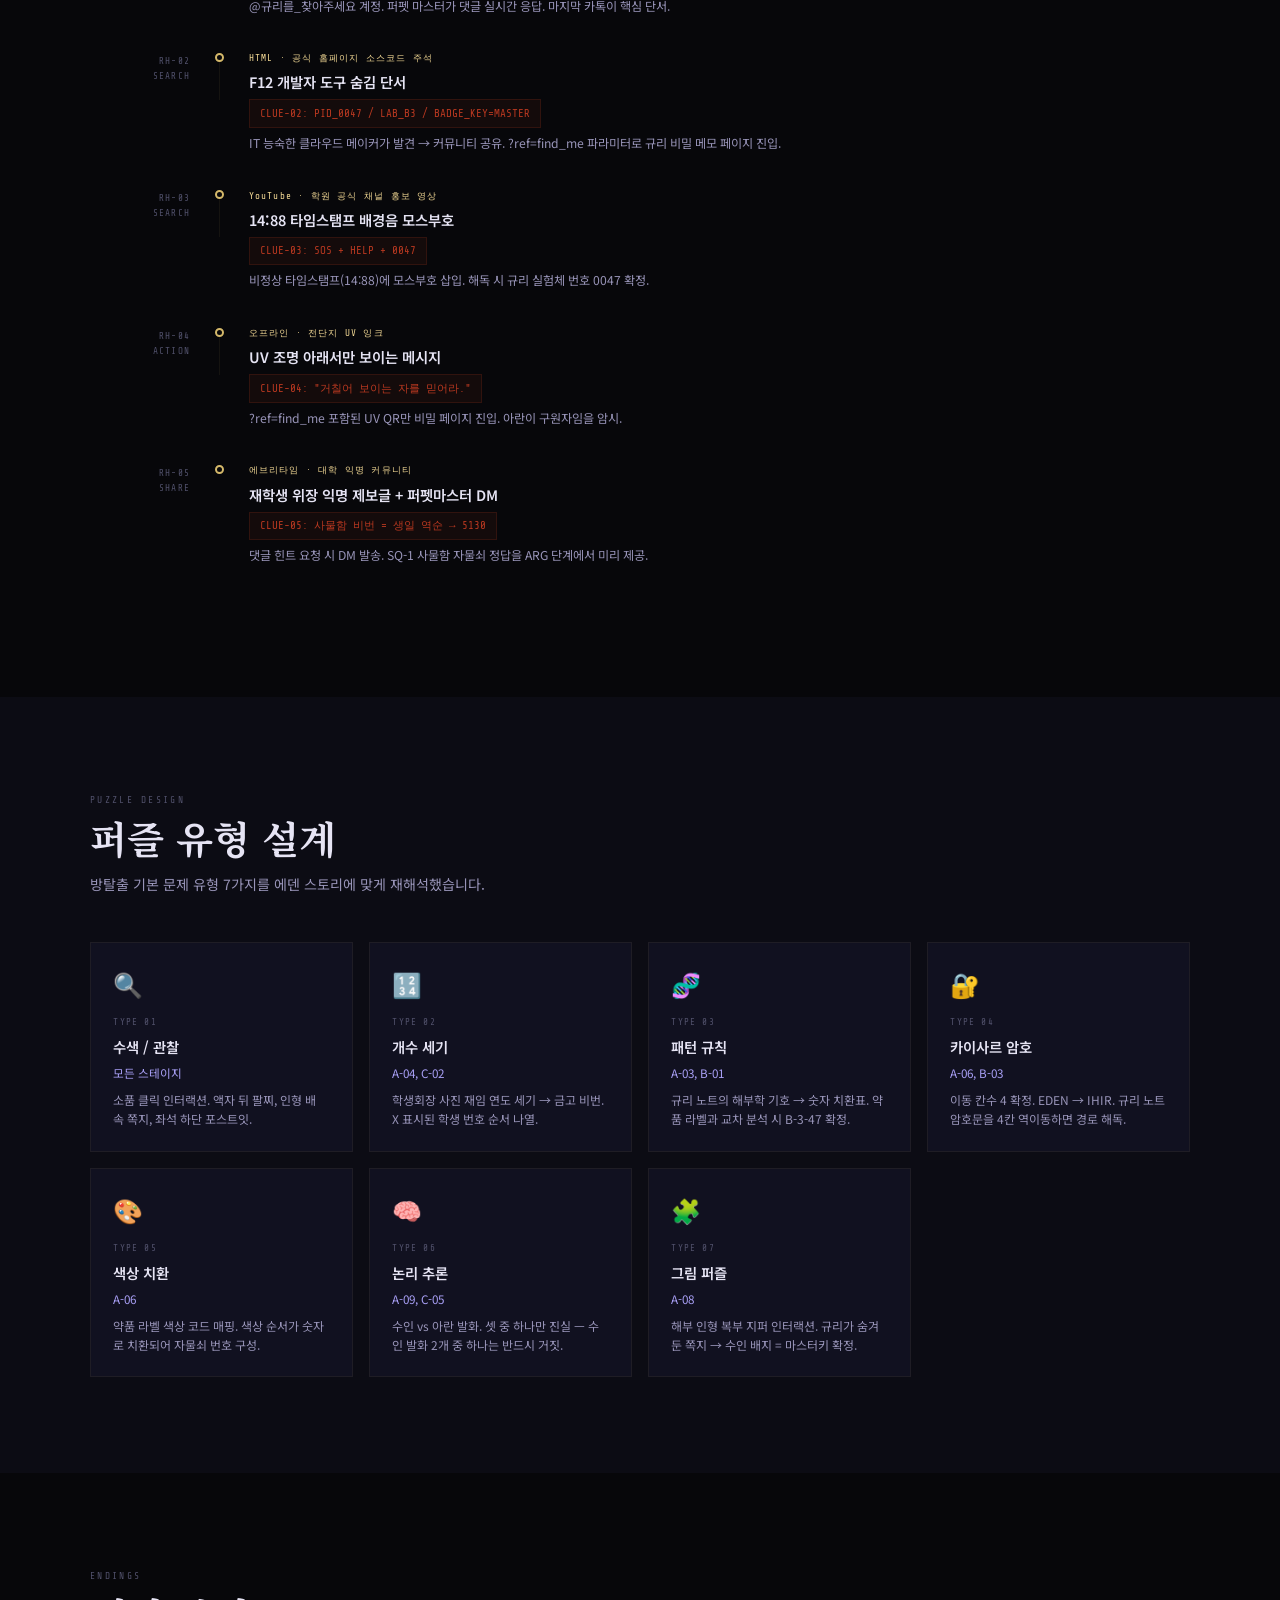
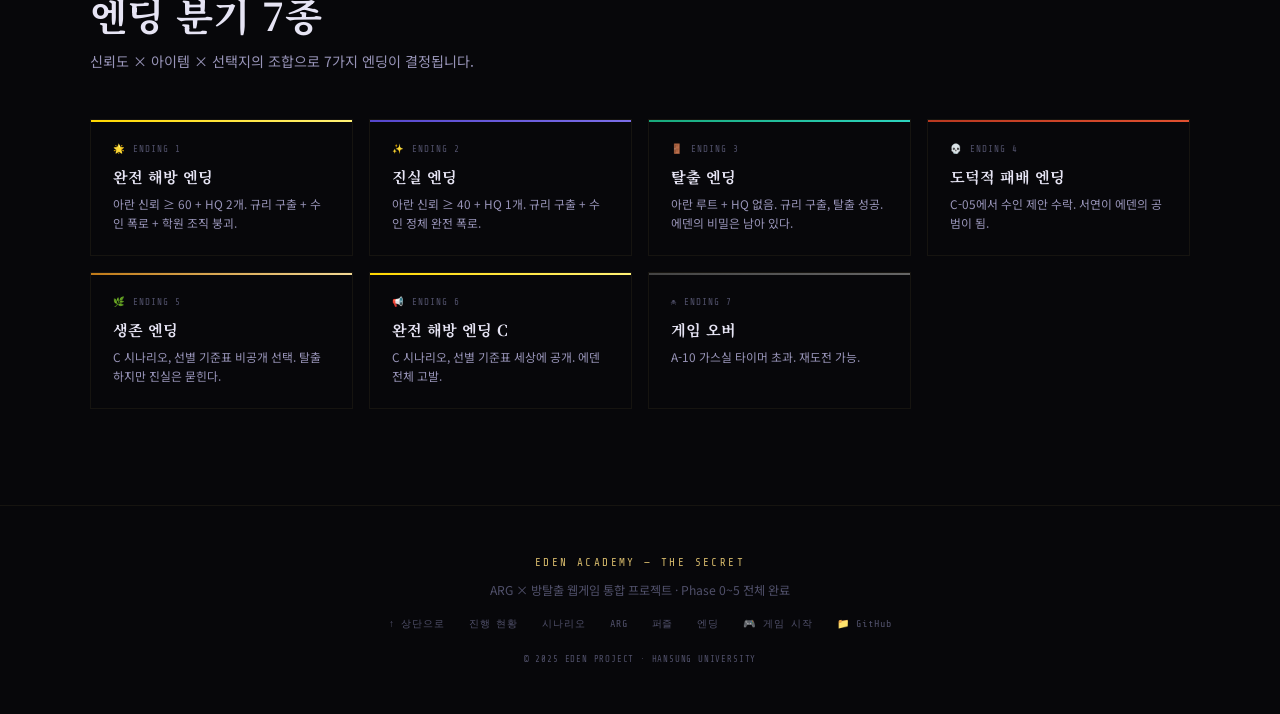
==== commit ab33a72c: "Update print statement from 'Hello' to 'Goodbye'" ====
--- a/index.html
+++ b/index.html
@@ -1,115 +1,330 @@
 <!DOCTYPE html>
 <html lang="ko">
 <head>
-<meta charset="UTF-8">
-<meta name="viewport" content="width=device-width, initial-scale=1.0">
-<title>에덴 기숙학원의 비밀 | EDEN Internal Network</title>
+<meta charset="UTF-8"/>
+<meta name="viewport" content="width=device-width, initial-scale=1.0"/>
+<title>에덴 기숙학원의 비밀 — 프로젝트 대시보드</title>
+<link href="https://fonts.googleapis.com/css2?family=Noto+Serif+KR:wght@300;400;600;700;900&family=Noto+Sans+KR:wght@300;400;500;700&family=Share+Tech+Mono&display=swap" rel="stylesheet"/>
 <style>
+*,*::before,*::after{box-sizing:border-box;margin:0;padding:0}
 :root{
---bg:#07090d;--panel:#11151c;--panel2:#171c25;--gold:#d4b06a;--text:#eef2f7;--muted:#9da7b3;--line:#28303c;
+  --bg:#07070a;--bg1:#0c0c14;--bg2:#111120;--bg3:#16162a;
+  --gold:#d4b86a;--gold2:#f3d995;--gg:rgba(212,184,106,.15);
+  --p:#5546CC;--p2:#7B6EE8;--p3:#A89FF5;
+  --teal:#18A87A;--coral:#B83820;
+  --txt:#E6E4F4;--txt2:#9894B8;--txt3:#50506A;
+  --bdr:rgba(212,184,106,.18);--bdr2:rgba(212,184,106,.07);
+  --serif:'Noto Serif KR',serif;--sans:'Noto Sans KR',sans-serif;--mono:'Share Tech Mono',monospace;
 }
-*{box-sizing:border-box}
-body{margin:0;background:radial-gradient(circle at top,#151a22,#07090d 55%);color:var(--text);font-family:Inter,system-ui,sans-serif}
-.container{max-width:1200px;margin:auto;padding:0 24px}
-.hero{min-height:100vh;display:flex;align-items:center;text-align:center}
-.badge{display:inline-block;border:1px solid var(--gold);color:var(--gold);padding:8px 14px;border-radius:999px}
-h1{font-size:72px;margin:20px 0 10px}
-.subtitle{font-size:22px;color:var(--muted)}
-.btns{display:flex;gap:12px;justify-content:center;flex-wrap:wrap;margin-top:35px}
-.btn{padding:14px 22px;border-radius:12px;text-decoration:none;font-weight:700}
-.primary{background:var(--gold);color:#111}
-.secondary{border:1px solid var(--line);background:var(--panel);color:#fff}
-section{padding:80px 0}
-h2{color:var(--gold);font-size:34px}
-.grid{display:grid;grid-template-columns:repeat(auto-fit,minmax(240px,1fr));gap:18px}
-.card{background:rgba(17,21,28,.9);border:1px solid var(--line);padding:24px;border-radius:18px}
-.stat{font-size:40px;color:var(--gold);font-weight:800}
-pre{background:#0c1016;padding:18px;border-radius:12px;border:1px solid var(--line);overflow:auto}
-footer{text-align:center;padding:40px;color:var(--muted)}
+html{scroll-behavior:smooth}
+body{background:var(--bg);color:var(--txt);font-family:var(--sans);line-height:1.6;overflow-x:hidden}
+body::before{content:'';position:fixed;inset:0;z-index:0;pointer-events:none;opacity:.25;background:url("data:image/svg+xml,%3Csvg xmlns='http://www.w3.org/2000/svg' width='200' height='200'%3E%3Cfilter id='n'%3E%3CfeTurbulence type='fractalNoise' baseFrequency='.9' numOctaves='4' stitchTiles='stitch'/%3E%3C/filter%3E%3Crect width='200' height='200' filter='url(%23n)' opacity='.07'/%3E%3C/svg%3E")}
+nav{position:fixed;top:0;left:0;right:0;z-index:100;height:56px;display:flex;align-items:center;justify-content:space-between;padding:0 2.5rem;background:rgba(7,7,10,.9);backdrop-filter:blur(14px);border-bottom:1px solid var(--bdr2)}
+.nav-logo{font-family:var(--mono);font-size:.7rem;letter-spacing:.22em;color:var(--gold);display:flex;align-items:center;gap:.6rem}
+.nav-dot{width:6px;height:6px;border-radius:50%;background:var(--gold);animation:bdot 1.8s ease-in-out infinite}
+@keyframes bdot{0%,100%{opacity:1}50%{opacity:.15}}
+.nav-links{display:flex;gap:1.8rem;list-style:none}
+.nav-links a{color:var(--txt3);text-decoration:none;font-size:.78rem;transition:color .2s}
+.nav-links a:hover{color:var(--gold)}
+.nav-game-btn{background:linear-gradient(135deg,var(--gold),var(--gold2));color:#07070a;font-family:var(--mono);font-size:.7rem;font-weight:700;letter-spacing:.1em;padding:.4rem 1.2rem;border:none;cursor:pointer;text-decoration:none;transition:all .2s;display:inline-flex;align-items:center;gap:.4rem}
+.nav-game-btn:hover{box-shadow:0 0 20px var(--gg);transform:translateY(-1px)}
+.hero{min-height:100vh;display:flex;flex-direction:column;align-items:center;justify-content:center;text-align:center;padding:6rem 2rem 4rem;position:relative;z-index:1;overflow:hidden}
+.hero-bg{position:absolute;inset:0;background:radial-gradient(ellipse 80% 60% at 50% 30%,rgba(212,184,106,.08) 0%,transparent 65%),radial-gradient(ellipse 60% 50% at 20% 70%,rgba(85,70,204,.12) 0%,transparent 60%),var(--bg)}
+.hero-sl{position:absolute;inset:0;background:repeating-linear-gradient(0deg,transparent,transparent 3px,rgba(0,0,0,.04) 3px,rgba(0,0,0,.04) 4px);pointer-events:none}
+.corner{position:absolute;width:44px;height:44px;pointer-events:none}
+.c-tl{top:1.8rem;left:1.8rem;border-top:1px solid rgba(212,184,106,.25);border-left:1px solid rgba(212,184,106,.25)}
+.c-tr{top:1.8rem;right:1.8rem;border-top:1px solid rgba(212,184,106,.25);border-right:1px solid rgba(212,184,106,.25)}
+.c-bl{bottom:1.8rem;left:1.8rem;border-bottom:1px solid rgba(212,184,106,.25);border-left:1px solid rgba(212,184,106,.25)}
+.c-br{bottom:1.8rem;right:1.8rem;border-bottom:1px solid rgba(212,184,106,.25);border-right:1px solid rgba(212,184,106,.25)}
+.hero-tag{display:inline-flex;align-items:center;gap:.6rem;border:1px solid rgba(212,184,106,.3);color:var(--gold2);font-family:var(--mono);font-size:.62rem;letter-spacing:.25em;padding:.28rem 1rem;margin-bottom:2.4rem;position:relative;z-index:1;animation:gtag 4s ease-in-out infinite}
+@keyframes gtag{0%,100%{box-shadow:0 0 0 transparent}50%{box-shadow:0 0 18px rgba(212,184,106,.2)}}
+.hero-en{font-family:var(--mono);font-size:.66rem;letter-spacing:.3em;color:var(--txt3);margin-bottom:.65rem;position:relative;z-index:1}
+.hero-kr{font-family:var(--serif);font-weight:900;font-size:clamp(2.8rem,6vw,5rem);line-height:1.06;color:var(--txt);text-shadow:0 0 80px rgba(212,184,106,.25);margin-bottom:.5rem;position:relative;z-index:1;animation:flick 12s ease-in-out infinite}
+@keyframes flick{0%,91%,93%,100%{opacity:1}92%{opacity:.82}}
+.hero-sub{font-size:.92rem;color:var(--txt2);position:relative;z-index:1;margin-bottom:2.8rem}
+.hero-line{width:180px;height:1px;background:linear-gradient(90deg,transparent,var(--gold),transparent);margin:0 auto 2.8rem;position:relative;z-index:1}
+.hero-stats{display:flex;gap:3rem;justify-content:center;flex-wrap:wrap;margin-bottom:3rem;position:relative;z-index:1}
+.stat{text-align:center}
+.stat-n{font-family:var(--mono);font-size:2.2rem;color:var(--gold);line-height:1;margin-bottom:.25rem}
+.stat-l{font-size:.7rem;color:var(--txt3);letter-spacing:.1em}
+.hero-btns{display:flex;gap:1rem;justify-content:center;flex-wrap:wrap;position:relative;z-index:1}
+.btn-gold{background:linear-gradient(135deg,var(--gold),var(--gold2));color:#07070a;font-family:var(--mono);font-size:.78rem;font-weight:700;letter-spacing:.1em;padding:.85rem 2.2rem;border:none;cursor:pointer;text-decoration:none;transition:all .2s;display:inline-flex;align-items:center;gap:.5rem}
+.btn-gold:hover{box-shadow:0 0 28px var(--gg);transform:translateY(-2px)}
+.btn-outline{background:transparent;color:var(--gold2);font-family:var(--mono);font-size:.78rem;letter-spacing:.1em;padding:.85rem 2.2rem;border:1px solid rgba(212,184,106,.3);cursor:pointer;text-decoration:none;transition:all .2s;display:inline-flex;align-items:center;gap:.5rem}
+.btn-outline:hover{border-color:var(--gold);background:var(--gg);transform:translateY(-2px)}
+.hero-scroll{position:absolute;bottom:2rem;left:50%;transform:translateX(-50%);font-family:var(--mono);font-size:.58rem;color:var(--txt3);letter-spacing:.2em;animation:bs 2.5s ease-in-out infinite;z-index:1}
+@keyframes bs{0%,100%{transform:translateX(-50%) translateY(0)}50%{transform:translateX(-50%) translateY(6px)}}
+section{position:relative;z-index:1;padding:6rem 2rem}
+.container{max-width:1100px;margin:0 auto}
+.s-tag{font-family:var(--mono);font-size:.6rem;letter-spacing:.24em;color:var(--txt3);margin-bottom:.45rem;text-transform:uppercase}
+.s-title{font-family:var(--serif);font-weight:700;font-size:clamp(1.6rem,3vw,2.4rem);color:var(--txt);margin-bottom:.7rem;line-height:1.2}
+.s-desc{font-size:.88rem;color:var(--txt2);max-width:540px;line-height:1.75;margin-bottom:2.8rem}
+#phases{background:var(--bg1)}
+.phase-grid{display:grid;grid-template-columns:repeat(auto-fit,minmax(190px,1fr));gap:1rem}
+.phase-card{border:1px solid var(--bdr2);padding:1.5rem 1.3rem;position:relative;overflow:hidden;transition:border-color .25s,transform .25s}
+.phase-card:hover{border-color:rgba(212,184,106,.3);transform:translateY(-2px)}
+.phase-card::before{content:'';position:absolute;top:0;left:0;right:0;height:2px}
+.phase-card.done::before{background:linear-gradient(90deg,var(--teal),#2DD4BF)}
+.phase-num{font-family:var(--mono);font-size:.58rem;color:var(--txt3);letter-spacing:.14em;margin-bottom:.7rem}
+.phase-title{font-family:var(--serif);font-size:.95rem;font-weight:600;color:var(--txt);margin-bottom:.4rem}
+.phase-desc{font-size:.76rem;color:var(--txt2);line-height:1.6;margin-bottom:.9rem}
+.pbadge{font-family:var(--mono);font-size:.56rem;letter-spacing:.1em;padding:.2rem .6rem;background:rgba(24,168,122,.1);color:var(--teal);border:1px solid rgba(24,168,122,.22)}
+#scenarios{background:var(--bg)}
+.sc-grid{display:grid;grid-template-columns:repeat(auto-fit,minmax(290px,1fr));gap:1.3rem}
+.sc-card{border:1px solid var(--bdr2);overflow:hidden;transition:transform .25s,box-shadow .25s}
+.sc-card:hover{transform:translateY(-4px)}
+.sc-card.ca:hover{box-shadow:0 16px 40px rgba(85,70,204,.14)}
+.sc-card.cb:hover{box-shadow:0 16px 40px rgba(24,168,122,.12)}
+.sc-card.cc:hover{box-shadow:0 16px 40px rgba(192,122,24,.12)}
+.sc-bar{height:3px}
+.ca .sc-bar{background:linear-gradient(90deg,var(--p),var(--p2))}
+.cb .sc-bar{background:linear-gradient(90deg,var(--teal),#2DD4BF)}
+.cc .sc-bar{background:linear-gradient(90deg,#C07A18,var(--gold2))}
+.sc-body{padding:1.6rem;background:rgba(255,255,255,.02)}
+.sc-code{font-family:var(--mono);font-size:.58rem;letter-spacing:.2em;margin-bottom:.5rem}
+.ca .sc-code{color:var(--p3)}.cb .sc-code{color:#6ECFBC}.cc .sc-code{color:var(--gold2)}
+.sc-name{font-family:var(--serif);font-size:1.15rem;font-weight:700;color:var(--txt);margin-bottom:.25rem}
+.sc-genre{font-size:.73rem;color:var(--txt3);margin-bottom:1rem}
+.sc-syn{font-size:.8rem;color:var(--txt2);line-height:1.72;margin-bottom:1.2rem}
+.sc-foot{display:flex;justify-content:space-between;align-items:center;padding-top:.9rem;border-top:1px solid rgba(255,255,255,.05)}
+.sc-q{font-family:var(--mono);font-size:.63rem;color:var(--txt3)}
+.sc-q span{color:var(--txt2);font-size:.85rem}
+#characters{background:var(--bg1)}
+.char-grid{display:grid;grid-template-columns:repeat(auto-fit,minmax(220px,1fr));gap:1.2rem}
+.char-card{background:var(--bg2);border:1px solid var(--bdr2);padding:1.6rem;text-align:center;transition:border-color .2s,transform .2s;position:relative;overflow:hidden}
+.char-card:hover{border-color:var(--bdr);transform:translateY(-3px)}
+.char-card::before{content:'';position:absolute;top:0;left:0;right:0;height:2px}
+.c-seo::before{background:linear-gradient(90deg,var(--p),var(--p2))}
+.c-su::before{background:linear-gradient(90deg,var(--coral),#E05030)}
+.c-aran::before{background:linear-gradient(90deg,var(--teal),#2DD4BF)}
+.c-guri::before{background:linear-gradient(90deg,#C07A18,var(--gold2))}
+.char-av{width:58px;height:58px;border-radius:50%;margin:0 auto .85rem;display:flex;align-items:center;justify-content:center;font-size:1.5rem;border:2px solid var(--bdr);background:var(--bg3)}
+.char-role{font-family:var(--mono);font-size:.56rem;letter-spacing:.15em;color:var(--txt3);margin-bottom:.28rem}
+.char-name{font-family:var(--serif);font-size:1rem;font-weight:700;color:var(--txt);margin-bottom:.4rem}
+.char-tags{display:flex;flex-wrap:wrap;gap:.28rem;justify-content:center;margin-bottom:.55rem}
+.char-tag{font-family:var(--mono);font-size:.54rem;padding:.16rem .48rem;border:1px solid var(--bdr2);color:var(--txt3)}
+.char-desc{font-size:.76rem;color:var(--txt2);line-height:1.6}
+#arg{background:var(--bg)}
+.arg-tl{max-width:800px}
+.arg-item{display:grid;grid-template-columns:100px 1px 1fr;gap:0 1.8rem;align-items:start}
+.arg-step{font-family:var(--mono);font-size:.58rem;letter-spacing:.13em;color:var(--txt3);padding-top:.18rem;text-align:right;padding-bottom:2.2rem}
+.arg-lw{display:flex;flex-direction:column;align-items:center}
+.arg-dot{width:9px;height:9px;border-radius:50%;border:2px solid var(--gold);background:var(--bg);flex-shrink:0;margin-top:.12rem;transition:background .2s}
+.arg-item:hover .arg-dot{background:var(--gold)}
+.arg-con{flex:1;width:1px;background:var(--bdr2);min-height:38px}
+.arg-item:last-child .arg-con{display:none}
+.arg-ct{padding-bottom:2.2rem}
+.arg-ch{font-family:var(--mono);font-size:.58rem;letter-spacing:.13em;color:var(--gold2);margin-bottom:.28rem}
+.arg-title{font-size:.9rem;font-weight:600;color:var(--txt);margin-bottom:.28rem}
+.arg-clue{font-family:var(--mono);font-size:.68rem;color:var(--coral);background:rgba(184,56,32,.07);border:1px solid rgba(184,56,32,.18);padding:.28rem .65rem;display:inline-block;margin-bottom:.38rem}
+.arg-desc{font-size:.76rem;color:var(--txt2);line-height:1.6}
+#puzzles{background:var(--bg1)}
+.puzzle-grid{display:grid;grid-template-columns:repeat(auto-fit,minmax(230px,1fr));gap:1rem}
+.puzzle-card{background:var(--bg2);border:1px solid var(--bdr2);padding:1.4rem;transition:border-color .2s}
+.puzzle-card:hover{border-color:var(--bdr)}
+.pz-icon{font-size:1.5rem;margin-bottom:.7rem}
+.pz-type{font-family:var(--mono);font-size:.58rem;letter-spacing:.13em;color:var(--txt3);margin-bottom:.35rem;text-transform:uppercase}
+.pz-name{font-size:.9rem;font-weight:600;color:var(--txt);margin-bottom:.35rem}
+.pz-quest{font-size:.73rem;color:var(--p3);margin-bottom:.45rem}
+.pz-desc{font-size:.75rem;color:var(--txt2);line-height:1.6}
+#endings{background:var(--bg)}
+.ending-grid{display:grid;grid-template-columns:repeat(auto-fit,minmax(220px,1fr));gap:1rem}
+.ending-card{border:1px solid var(--bdr2);padding:1.4rem;transition:border-color .2s,transform .2s;position:relative;overflow:hidden}
+.ending-card:hover{border-color:var(--bdr);transform:translateY(-2px)}
+.ending-card::before{content:'';position:absolute;top:0;left:0;right:0;height:2px}
+.e-lib::before{background:linear-gradient(90deg,#FFD700,#FFF176)}
+.e-truth::before{background:linear-gradient(90deg,var(--p),var(--p2))}
+.e-esc::before{background:linear-gradient(90deg,var(--teal),#2DD4BF)}
+.e-def::before{background:linear-gradient(90deg,var(--coral),#E05030)}
+.e-sur::before{background:linear-gradient(90deg,#C07A18,var(--gold2))}
+.e-over::before{background:linear-gradient(90deg,#444,#666)}
+.end-badge{font-family:var(--mono);font-size:.58rem;letter-spacing:.12em;color:var(--txt3);margin-bottom:.5rem}
+.end-name{font-family:var(--serif);font-size:.95rem;font-weight:700;color:var(--txt);margin-bottom:.35rem}
+.end-cond{font-size:.74rem;color:var(--txt2);line-height:1.6}
+footer{background:var(--bg);border-top:1px solid var(--bdr2);padding:3rem 2rem;text-align:center;position:relative;z-index:1}
+.ft-logo{font-family:var(--mono);font-size:.68rem;letter-spacing:.22em;color:var(--gold);margin-bottom:.5rem}
+.ft-desc{font-size:.76rem;color:var(--txt3);line-height:1.7;margin-bottom:1rem}
+.ft-links{display:flex;gap:1.5rem;justify-content:center;flex-wrap:wrap;margin-bottom:1.2rem}
+.ft-links a{font-family:var(--mono);font-size:.63rem;letter-spacing:.09em;color:var(--txt3);text-decoration:none;transition:color .2s}
+.ft-links a:hover{color:var(--gold)}
+.ft-copy{font-family:var(--mono);font-size:.56rem;color:var(--txt3);letter-spacing:.09em}
+.fu{opacity:0;transform:translateY(22px);transition:opacity .6s ease,transform .6s ease}
+.fu.vis{opacity:1;transform:translateY(0)}
+::-webkit-scrollbar{width:4px}
+::-webkit-scrollbar-track{background:var(--bg)}
+::-webkit-scrollbar-thumb{background:rgba(212,184,106,.35);border-radius:2px}
 </style>
 </head>
 <body>
 
-<div class="hero">
-<div class="container">
-<div class="badge">CLASSIFIED ACCESS • EDEN INTERNAL NETWORK</div>
-<h1>에덴 기숙학원의 비밀</h1>
-<p class="subtitle">AI 기반 인터랙티브 미스터리 ARG · Secret of Eden</p>
-<p>한성대학교 · 디지털 스토리텔링과 생성형 AI 활용 실습 · 팀 위아원</p>
-<div class="btns">
-<a class="btn primary" href="https://service-905605828106.asia-south1.run.app" target="_blank">🎮 게임 시작</a>
-<a class="btn secondary" href="https://github.com/zjp9mvkm8t-sys/eden-academy-secret" target="_blank">📁 GitHub</a>
-</div>
-</div>
-</div>
-
-<section><div class="container">
-<h2>CASE OVERVIEW</h2>
-<div class="grid">
-<div class="card"><div class="stat">3</div>시나리오 분기</div>
-<div class="card"><div class="stat">3D</div>프로시저럴 탐색 엔진</div>
-<div class="card"><div class="stat">ARG</div>암호 해독 시스템</div>
-<div class="card"><div class="stat">MULTI</div>다중 엔딩</div>
-</div>
-</div></section>
-
-<section><div class="container">
-<h2>프로젝트 소개</h2>
-<div class="card">
-<p>에덴 기숙학원의 비밀은 3D 공간 탐색, 문서 분석, ARG 퍼즐, 다중 엔딩 구조를 결합한 하드보일드 미스터리 어드벤처 웹게임이다. 플레이어는 학원 내부 시스템을 조사하며 실종 사건의 진실을 추적한다.</p>
-</div>
-</div></section>
-
-<section><div class="container">
-<h2>INVESTIGATION SYSTEMS</h2>
-<div class="grid">
-<div class="card"><h3>Procedural 3D Explorer</h3><p>Canvas 기반 3D 벡터 탐색과 공간 재구성.</p></div>
-<div class="card"><h3>CCTV Monitoring Mode</h3><p>감시 카메라 스타일 조사 인터페이스.</p></div>
-<div class="card"><h3>Active Gears Analyzer</h3><p>아이템 간 연동 관계 분석 시스템.</p></div>
-<div class="card"><h3>Scenario Matrix</h3><p>A·B·C 시나리오별 완전히 다른 퍼즐 구조.</p></div>
-</div>
-</div></section>
-
-<section><div class="container">
-<h2>SCENARIO MATRIX</h2>
-<div class="grid">
-<div class="card"><h3>에덴의 가면</h3><p>심리 스릴러 중심 시나리오</p></div>
-<div class="card"><h3>무균실의 기억</h3><p>암호와 수치 퍼즐 중심</p></div>
-<div class="card"><h3>선택받은 자들</h3><p>학원의 진실을 파헤치는 최종 분기</p></div>
-</div>
-</div></section>
-
-<section><div class="container">
-<h2>기술 스택</h2>
-<div class="card">
-React · TypeScript · Vite · Tailwind CSS · Motion · HTML5 Canvas API · Gemini API · Google Cloud Run
-</div>
-</div></section>
-
-<section><div class="container">
-<h2>시스템 아키텍처</h2>
-<pre>Player
-  ↓
-React Interface
-  ↓
-Game Logic
-  ↓
-Gemini API
-  ↓
-Dynamic Story Generation</pre>
-</div></section>
-
-<section><div class="container">
-<h2>REPOSITORY ACCESS</h2>
-<div class="card">
-<p>프로젝트 소스코드, 설계 문서, 퍼즐 기획 문서를 GitHub 저장소에서 확인할 수 있습니다.</p>
-<div class="btns">
-<a class="btn secondary" href="https://github.com/zjp9mvkm8t-sys/eden-academy-secret" target="_blank">OPEN REPOSITORY</a>
-<a class="btn primary" href="https://service-905605828106.asia-south1.run.app" target="_blank">ACCESS EDEN SYSTEM</a>
-</div>
-</div>
-</div></section>
-
-<footer>Team 위아원 · Hanseong University</footer>
+<nav>
+  <div class="nav-logo"><div class="nav-dot"></div>EDEN PROJECT DASHBOARD</div>
+  <ul class="nav-links">
+    <li><a href="#phases">현황</a></li>
+    <li><a href="#scenarios">시나리오</a></li>
+    <li><a href="#characters">캐릭터</a></li>
+    <li><a href="#arg">ARG</a></li>
+    <li><a href="#puzzles">퍼즐</a></li>
+    <li><a href="#endings">엔딩</a></li>
+  </ul>
+  <a class="nav-game-btn" href="https://service-905605828106.asia-south1.run.app" target="_blank">🎮 게임 시작</a>
+</nav>
+
+<section class="hero" id="top">
+  <div class="hero-bg"></div><div class="hero-sl"></div>
+  <div class="corner c-tl"></div><div class="corner c-tr"></div>
+  <div class="corner c-bl"></div><div class="corner c-br"></div>
+  <div class="hero-tag"><div class="nav-dot"></div>ARG × ROOM ESCAPE WEB GAME — FULL BUILD COMPLETE</div>
+  <p class="hero-en">EDEN ACADEMY — THE SECRET</p>
+  <h1 class="hero-kr">에덴 기숙학원의<br>비밀</h1>
+  <p class="hero-sub">ARG × 방탈출 웹게임 통합 프로젝트 · Phase 0~5 전체 완료</p>
+  <div class="hero-line"></div>
+  <div class="hero-stats">
+    <div class="stat"><div class="stat-n">24</div><div class="stat-l">총 퀘스트</div></div>
+    <div class="stat"><div class="stat-n">3</div><div class="stat-l">시나리오</div></div>
+    <div class="stat"><div class="stat-n">7</div><div class="stat-l">엔딩 분기</div></div>
+    <div class="stat"><div class="stat-n">5</div><div class="stat-l">ARG 장치</div></div>
+    <div class="stat"><div class="stat-n">4</div><div class="stat-l">등장인물</div></div>
+  </div>
+  <div class="hero-btns">
+    <a class="btn-gold" href="https://service-905605828106.asia-south1.run.app" target="_blank">🎮 게임 시작하기</a>
+    <a class="btn-outline" href="https://github.com/zjp9mvkm8t-sys/eden-academy-secret" target="_blank">📁 GitHub 레포</a>
+  </div>
+  <div class="hero-scroll">SCROLL ↓</div>
+</section>
+
+<section id="phases">
+  <div class="container">
+    <p class="s-tag fu">PROJECT STATUS</p>
+    <h2 class="s-title fu">개발 진행 현황</h2>
+    <p class="s-desc fu">Phase 0 사전 기획부터 Phase 5 통합 테스트까지 전체 완료.</p>
+    <div class="phase-grid">
+      <div class="phase-card done fu"><div class="phase-num">PHASE 0</div><div class="phase-title">사전 기획 전체</div><div class="phase-desc">시나리오 설계, 퀘스트 구성표, ARG Rabbit Hole, 세계관 확정</div><span class="pbadge">✓ 완료</span></div>
+      <div class="phase-card done fu"><div class="phase-num">PHASE 1</div><div class="phase-title">메인페이지 프레임워크</div><div class="phase-desc">타이틀 화면, 시나리오 선택, 트랜지션, 프롤로그 연출</div><span class="pbadge">✓ 완료</span></div>
+      <div class="phase-card done fu"><div class="phase-num">PHASE 2</div><div class="phase-title">게임 화면 + Stage 1</div><div class="phase-desc">게임 레이아웃, 인벤토리, 신뢰도 미터, Stage 1 퀘스트 구현</div><span class="pbadge">✓ 완료</span></div>
+      <div class="phase-card done fu"><div class="phase-num">PHASE 3</div><div class="phase-title">Stage 2 퀘스트</div><div class="phase-desc">카이사르 암호(이동 4칸), 패턴 규칙, 약품 창고 퍼즐 구현</div><span class="pbadge">✓ 완료</span></div>
+      <div class="phase-card done fu"><div class="phase-num">PHASE 4</div><div class="phase-title">Stage 3 퀘스트</div><div class="phase-desc">논리 퀴즈(수인 vs 아란), 갈림길 분기, 타이머 시스템</div><span class="pbadge">✓ 완료</span></div>
+      <div class="phase-card done fu"><div class="phase-num">PHASE 5</div><div class="phase-title">엔딩 + 통합 테스트</div><div class="phase-desc">7개 엔딩 분기, 전체 플레이스루 테스트, 최종 빌드 배포</div><span class="pbadge">✓ 완료</span></div>
+    </div>
+  </div>
+</section>
+
+<section id="scenarios">
+  <div class="container">
+    <p class="s-tag fu">SCENARIOS</p>
+    <h2 class="s-title fu">3개 시나리오</h2>
+    <p class="s-desc fu">각각 다른 장르와 진실을 담고 있습니다. 선택에 따라 스토리와 엔딩이 달라집니다.</p>
+    <div class="sc-grid">
+      <div class="sc-card ca fu"><div class="sc-bar"></div><div class="sc-body">
+        <div class="sc-code">SCENARIO · A</div>
+        <div class="sc-name">에덴의 가면</div>
+        <div class="sc-genre">심리 스릴러 × 바이오호러</div>
+        <div class="sc-syn">절친 규리를 찾아 위장 전입한 서연. 완벽한 모범생 수인을 믿고 따르지만, 믿었던 손길이 가장 위험한 함정이었다. 2겹 반전 구조.</div>
+        <div class="sc-foot"><div class="sc-q">QUESTS <span>11</span></div><div style="font-family:var(--mono);font-size:.6rem;color:var(--txt3)">엔딩 3종</div></div>
+      </div></div>
+      <div class="sc-card cb fu"><div class="sc-bar"></div><div class="sc-body">
+        <div class="sc-code">SCENARIO · B</div>
+        <div class="sc-name">무균실의 기억</div>
+        <div class="sc-genre">SF 디스토피아 × 탈출 미스터리</div>
+        <div class="sc-syn">규리가 미리 숨겨둔 암호와 기록이 탈출의 전부. 먼저 탈출한 아란의 기억마저 조작됐다면? QR·모스부호·노트 교차 분석.</div>
+        <div class="sc-foot"><div class="sc-q">QUESTS <span>7</span></div><div style="font-family:var(--mono);font-size:.6rem;color:var(--txt3)">엔딩 2종</div></div>
+      </div></div>
+      <div class="sc-card cc fu"><div class="sc-bar"></div><div class="sc-body">
+        <div class="sc-code">SCENARIO · C</div>
+        <div class="sc-name">선택받은 자들</div>
+        <div class="sc-genre">도덕 공포 × 사회 비판 스릴러</div>
+        <div class="sc-syn">수인은 에덴의 철학을 진심으로 믿는다. 탈출 후에도 선택해야 한다 — 선별 기준표를 세상에 공개할 것인가.</div>
+        <div class="sc-foot"><div class="sc-q">QUESTS <span>6</span></div><div style="font-family:var(--mono);font-size:.6rem;color:var(--txt3)">엔딩 3종</div></div>
+      </div></div>
+    </div>
+  </div>
+</section>
+
+<section id="characters">
+  <div class="container">
+    <p class="s-tag fu">CHARACTERS</p>
+    <h2 class="s-title fu">등장인물</h2>
+    <p class="s-desc fu">네이비 블레이저 + 체크무늬 넥타이 교복 착용. 각 캐릭터는 스토리 반전의 핵심 장치입니다.</p>
+    <div class="char-grid">
+      <div class="char-card c-seo fu"><div class="char-av">🎓</div><div class="char-role">PROTAGONIST</div><div class="char-name">권서연</div><div class="char-tags"><span class="char-tag">긴 직모</span><span class="char-tag">청순한 인상</span><span class="char-tag">잠입 조사원</span></div><div class="char-desc">규리를 구하기 위해 에덴에 위장 전입. 수인과 아란 사이에서 신뢰 판단을 내려야 한다.</div></div>
+      <div class="char-card c-su fu"><div class="char-av">📌</div><div class="char-role">VILLAIN · SELECTOR</div><div class="char-name">황수인</div><div class="char-tags"><span class="char-tag">긴 머리+비녀</span><span class="char-tag">차가운 인상</span><span class="char-tag">선별 간부</span></div><div class="char-desc">처음엔 완벽한 조력자. 실은 에덴의 실험 간부. 비녀 배지가 지하 마스터키. 1겹 반전의 핵심.</div></div>
+      <div class="char-card c-aran fu"><div class="char-av">✊</div><div class="char-role">GUARDIAN · SURVIVOR</div><div class="char-name">김아란</div><div class="char-tags"><span class="char-tag">칼단발</span><span class="char-tag">센 인상</span><span class="char-tag">저항 요원</span></div><div class="char-desc">처음엔 위협적 빌런으로 보임. 실은 먼저 탈출한 구원자. 2겹 반전 — 공포가 연민으로 전환.</div></div>
+      <div class="char-card c-guri fu"><div class="char-av">📓</div><div class="char-role">RESCUE TARGET · KEY</div><div class="char-name">김규리</div><div class="char-tags"><span class="char-tag">귀여운 인상</span><span class="char-tag">PID_0047</span><span class="char-tag">단서 설계자</span></div><div class="char-desc">지하 -3층 무균 격리실 감금. 탈출 단서를 미리 곳곳에 숨겨둔 설계자. 손재주가 구원의 열쇠.</div></div>
+    </div>
+  </div>
+</section>
+
+<section id="arg">
+  <div class="container">
+    <p class="s-tag fu">ARG RABBIT HOLE</p>
+    <h2 class="s-title fu">ARG 진입 장치</h2>
+    <p class="s-desc fu">TINAG 원칙 기반 5개 진입 장치. 클라우드 메이커가 6개 단서를 수집하면 게임 예약 코드를 받습니다.</p>
+    <div class="arg-tl">
+      <div class="arg-item fu"><div class="arg-step">RH-01<br>ATTENTION</div><div class="arg-lw"><div class="arg-dot"></div><div class="arg-con"></div></div><div class="arg-ct"><div class="arg-ch">SNS · 트위터 / 인스타그램 / 에브리타임</div><div class="arg-title">규리 실종 제보 게시글</div><div class="arg-clue">CLUE-01: "배지 달린 애 조심해. 해부 인형 배 속 봐."</div><div class="arg-desc">@규리를_찾아주세요 계정. 퍼펫 마스터가 댓글 실시간 응답. 마지막 카톡이 핵심 단서.</div></div></div>
+      <div class="arg-item fu"><div class="arg-step">RH-02<br>SEARCH</div><div class="arg-lw"><div class="arg-dot"></div><div class="arg-con"></div></div><div class="arg-ct"><div class="arg-ch">HTML · 공식 홈페이지 소스코드 주석</div><div class="arg-title">F12 개발자 도구 숨김 단서</div><div class="arg-clue">CLUE-02: PID_0047 / LAB_B3 / BADGE_KEY=MASTER</div><div class="arg-desc">IT 능숙한 클라우드 메이커가 발견 → 커뮤니티 공유. ?ref=find_me 파라미터로 규리 비밀 메모 페이지 진입.</div></div></div>
+      <div class="arg-item fu"><div class="arg-step">RH-03<br>SEARCH</div><div class="arg-lw"><div class="arg-dot"></div><div class="arg-con"></div></div><div class="arg-ct"><div class="arg-ch">YouTube · 학원 공식 채널 홍보 영상</div><div class="arg-title">14:88 타임스탬프 배경음 모스부호</div><div class="arg-clue">CLUE-03: SOS + HELP + 0047</div><div class="arg-desc">비정상 타임스탬프(14:88)에 모스부호 삽입. 해독 시 규리 실험체 번호 0047 확정.</div></div></div>
+      <div class="arg-item fu"><div class="arg-step">RH-04<br>ACTION</div><div class="arg-lw"><div class="arg-dot"></div><div class="arg-con"></div></div><div class="arg-ct"><div class="arg-ch">오프라인 · 전단지 UV 잉크</div><div class="arg-title">UV 조명 아래서만 보이는 메시지</div><div class="arg-clue">CLUE-04: "거칠어 보이는 자를 믿어라."</div><div class="arg-desc">?ref=find_me 포함된 UV QR만 비밀 페이지 진입. 아란이 구원자임을 암시.</div></div></div>
+      <div class="arg-item fu"><div class="arg-step">RH-05<br>SHARE</div><div class="arg-lw"><div class="arg-dot"></div><div class="arg-con"></div></div><div class="arg-ct"><div class="arg-ch">에브리타임 · 대학 익명 커뮤니티</div><div class="arg-title">재학생 위장 익명 제보글 + 퍼펫마스터 DM</div><div class="arg-clue">CLUE-05: 사물함 비번 = 생일 역순 → 5130</div><div class="arg-desc">댓글 힌트 요청 시 DM 발송. SQ-1 사물함 자물쇠 정답을 ARG 단계에서 미리 제공.</div></div></div>
+    </div>
+  </div>
+</section>
+
+<section id="puzzles">
+  <div class="container">
+    <p class="s-tag fu">PUZZLE DESIGN</p>
+    <h2 class="s-title fu">퍼즐 유형 설계</h2>
+    <p class="s-desc fu">방탈출 기본 문제 유형 7가지를 에덴 스토리에 맞게 재해석했습니다.</p>
+    <div class="puzzle-grid">
+      <div class="puzzle-card fu"><div class="pz-icon">🔍</div><div class="pz-type">TYPE 01</div><div class="pz-name">수색 / 관찰</div><div class="pz-quest">모든 스테이지</div><div class="pz-desc">소품 클릭 인터랙션. 액자 뒤 팔찌, 인형 배 속 쪽지, 좌석 하단 포스트잇.</div></div>
+      <div class="puzzle-card fu"><div class="pz-icon">🔢</div><div class="pz-type">TYPE 02</div><div class="pz-name">개수 세기</div><div class="pz-quest">A-04, C-02</div><div class="pz-desc">학생회장 사진 재임 연도 세기 → 금고 비번. X 표시된 학생 번호 순서 나열.</div></div>
+      <div class="puzzle-card fu"><div class="pz-icon">🧬</div><div class="pz-type">TYPE 03</div><div class="pz-name">패턴 규칙</div><div class="pz-quest">A-03, B-01</div><div class="pz-desc">규리 노트의 해부학 기호 → 숫자 치환표. 약품 라벨과 교차 분석 시 B-3-47 확정.</div></div>
+      <div class="puzzle-card fu"><div class="pz-icon">🔐</div><div class="pz-type">TYPE 04</div><div class="pz-name">카이사르 암호</div><div class="pz-quest">A-06, B-03</div><div class="pz-desc">이동 칸수 4 확정. EDEN → IHIR. 규리 노트 암호문을 4칸 역이동하면 경로 해독.</div></div>
+      <div class="puzzle-card fu"><div class="pz-icon">🎨</div><div class="pz-type">TYPE 05</div><div class="pz-name">색상 치환</div><div class="pz-quest">A-06</div><div class="pz-desc">약품 라벨 색상 코드 매핑. 색상 순서가 숫자로 치환되어 자물쇠 번호 구성.</div></div>
+      <div class="puzzle-card fu"><div class="pz-icon">🧠</div><div class="pz-type">TYPE 06</div><div class="pz-name">논리 추론</div><div class="pz-quest">A-09, C-05</div><div class="pz-desc">수인 vs 아란 발화. 셋 중 하나만 진실 — 수인 발화 2개 중 하나는 반드시 거짓.</div></div>
+      <div class="puzzle-card fu"><div class="pz-icon">🧩</div><div class="pz-type">TYPE 07</div><div class="pz-name">그림 퍼즐</div><div class="pz-quest">A-08</div><div class="pz-desc">해부 인형 복부 지퍼 인터랙션. 규리가 숨겨둔 쪽지 → 수인 배지 = 마스터키 확정.</div></div>
+    </div>
+  </div>
+</section>
+
+<section id="endings">
+  <div class="container">
+    <p class="s-tag fu">ENDINGS</p>
+    <h2 class="s-title fu">엔딩 분기 7종</h2>
+    <p class="s-desc fu">신뢰도 × 아이템 × 선택지의 조합으로 7가지 엔딩이 결정됩니다.</p>
+    <div class="ending-grid">
+      <div class="ending-card e-lib fu"><div class="end-badge">🌟 ENDING 1</div><div class="end-name">완전 해방 엔딩</div><div class="end-cond">아란 신뢰 ≥ 60 + HQ 2개. 규리 구출 + 수인 폭로 + 학원 조직 붕괴.</div></div>
+      <div class="ending-card e-truth fu"><div class="end-badge">✨ ENDING 2</div><div class="end-name">진실 엔딩</div><div class="end-cond">아란 신뢰 ≥ 40 + HQ 1개. 규리 구출 + 수인 정체 완전 폭로.</div></div>
+      <div class="ending-card e-esc fu"><div class="end-badge">🚪 ENDING 3</div><div class="end-name">탈출 엔딩</div><div class="end-cond">아란 루트 + HQ 없음. 규리 구출, 탈출 성공. 에덴의 비밀은 남아 있다.</div></div>
+      <div class="ending-card e-def fu"><div class="end-badge">💀 ENDING 4</div><div class="end-name">도덕적 패배 엔딩</div><div class="end-cond">C-05에서 수인 제안 수락. 서연이 에덴의 공범이 됨.</div></div>
+      <div class="ending-card e-sur fu"><div class="end-badge">🌿 ENDING 5</div><div class="end-name">생존 엔딩</div><div class="end-cond">C 시나리오, 선별 기준표 비공개 선택. 탈출하지만 진실은 묻힌다.</div></div>
+      <div class="ending-card e-lib fu"><div class="end-badge">📢 ENDING 6</div><div class="end-name">완전 해방 엔딩 C</div><div class="end-cond">C 시나리오, 선별 기준표 세상에 공개. 에덴 전체 고발.</div></div>
+      <div class="ending-card e-over fu"><div class="end-badge">☠️ ENDING 7</div><div class="end-name">게임 오버</div><div class="end-cond">A-10 가스실 타이머 초과. 재도전 가능.</div></div>
+    </div>
+  </div>
+</section>
+
+<footer>
+  <div class="ft-logo">EDEN ACADEMY — THE SECRET</div>
+  <div class="ft-desc">ARG × 방탈출 웹게임 통합 프로젝트 · Phase 0~5 전체 완료</div>
+  <div class="ft-links">
+    <a href="#top">↑ 상단으로</a>
+    <a href="#phases">진행 현황</a>
+    <a href="#scenarios">시나리오</a>
+    <a href="#arg">ARG</a>
+    <a href="#puzzles">퍼즐</a>
+    <a href="#endings">엔딩</a>
+    <a href="https://service-905605828106.asia-south1.run.app" target="_blank">🎮 게임 시작</a>
+    <a href="https://github.com/zjp9mvkm8t-sys/eden-academy-secret" target="_blank">📁 GitHub</a>
+  </div>
+  <div class="ft-copy">© 2025 EDEN PROJECT · HANSUNG UNIVERSITY</div>
+</footer>
+
+<script>
+const obs=new IntersectionObserver(entries=>{entries.forEach(e=>{if(e.isIntersecting){e.target.classList.add('vis');obs.unobserve(e.target);}});},{threshold:0.08});
+document.querySelectorAll('.fu').forEach((el,i)=>{el.style.transitionDelay=(i%6)*.07+'s';obs.observe(el);});
+const secs=document.querySelectorAll('section[id]');
+const navAs=document.querySelectorAll('.nav-links a');
+window.addEventListener('scroll',()=>{let cur='';secs.forEach(s=>{if(window.scrollY>=s.offsetTop-100)cur=s.id;});navAs.forEach(a=>{a.style.color=a.getAttribute('href')==='#'+cur?'var(--gold)':'';});});
+</script>
 </body>
 </html>
